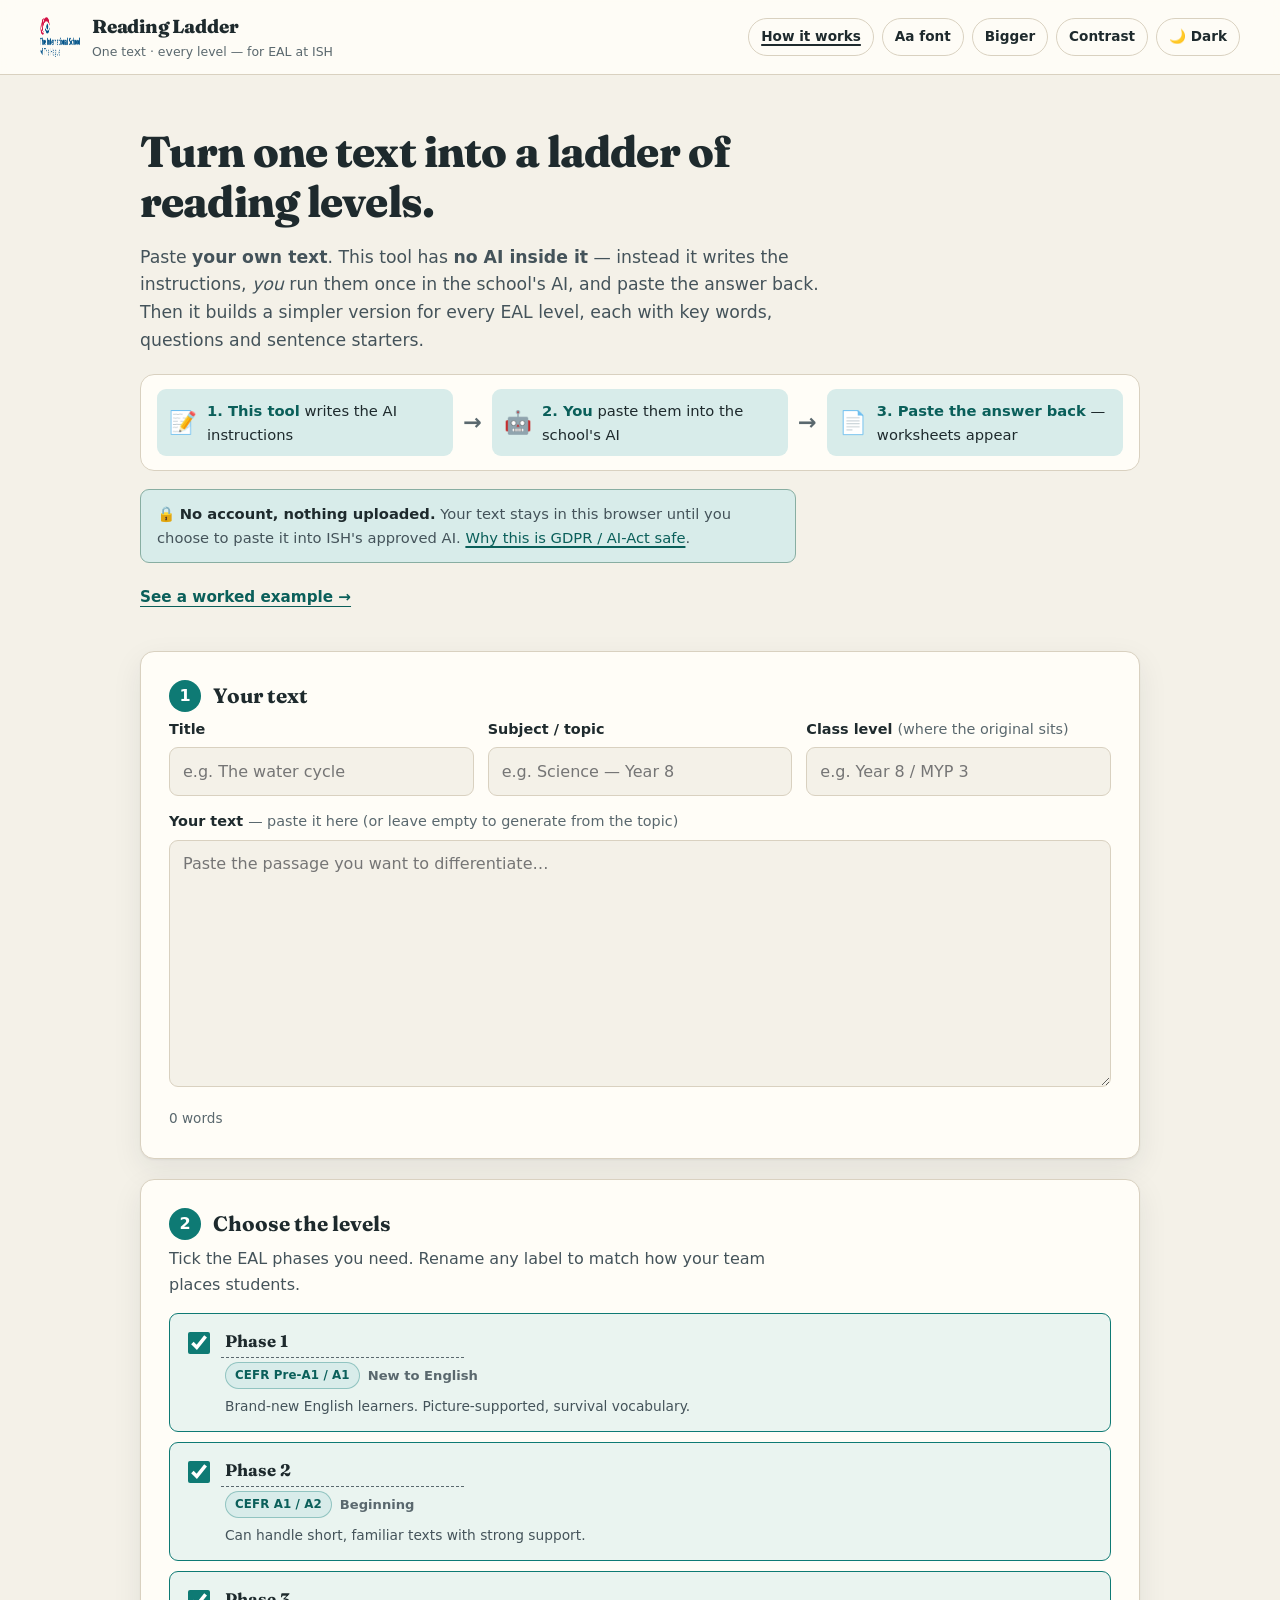
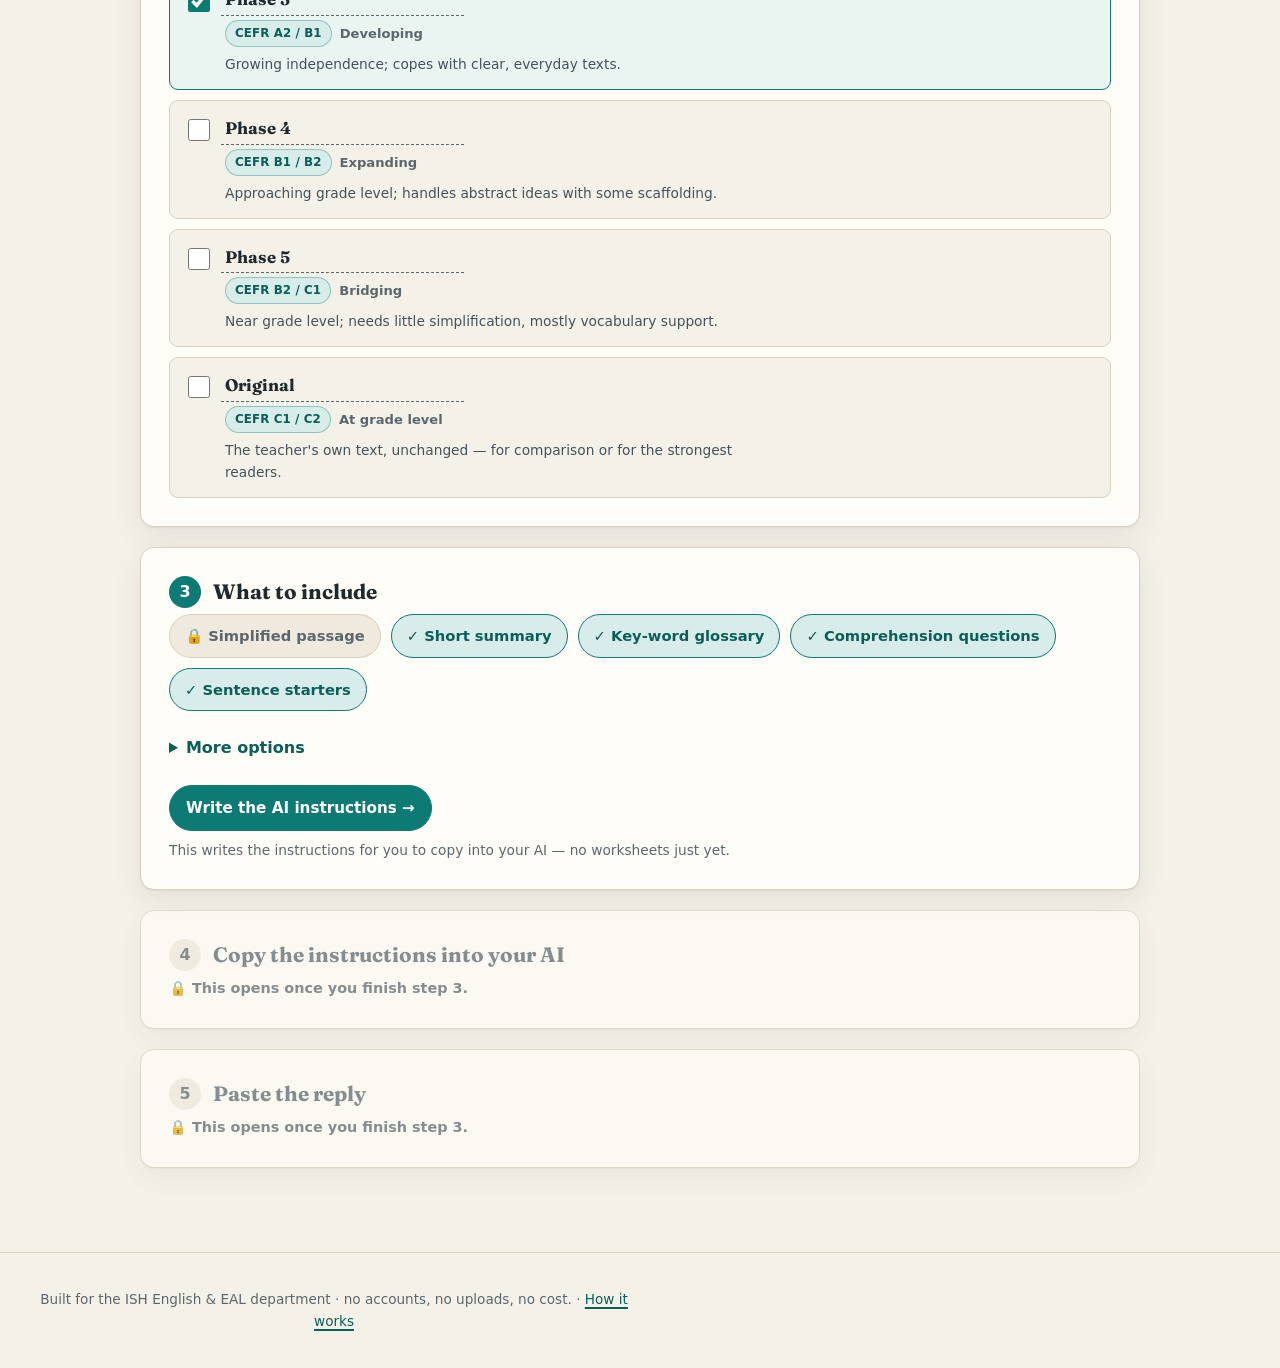
==== index.html @ d9f141d0 "Reading Ladder — ISH EAL text simplifier (GDPR-safe Diffit alternative) Teacher pastes their own tex" ====
<!DOCTYPE html>
<html lang="en" data-theme="light">
<head>
  <meta charset="UTF-8" />
  <meta name="viewport" content="width=device-width, initial-scale=1.0" />
  <title>Reading Ladder — one text, every level · ISH</title>
  <meta name="description" content="A GDPR-safe text simplifier for EAL. A teacher's own text, re-levelled for every reader. No accounts, no uploads." />
  <link rel="icon" href="assets/favicon.svg" type="image/svg+xml" />
  <link rel="preconnect" href="https://fonts.googleapis.com" />
  <link rel="preconnect" href="https://fonts.gstatic.com" crossorigin />
  <link href="https://fonts.googleapis.com/css2?family=Fraunces:opsz,wght@9..144,400;9..144,600;9..144,800&family=Atkinson+Hyperlegible:wght@400;700&family=JetBrains+Mono:wght@400;600&display=swap" rel="stylesheet" />
  <link rel="stylesheet" href="styles.css" />
</head>
<body>
  <a class="skip-link" href="#main">Skip to content</a>

  <header class="topbar">
    <div class="topbar__brand">
      <img src="assets/ish-logo.png" alt="" class="topbar__logo" width="40" height="40" />
      <div>
        <p class="topbar__app">Reading Ladder</p>
        <p class="topbar__sub">One text · every level — for EAL at ISH</p>
      </div>
    </div>
    <div class="topbar__tools" role="group" aria-label="Reading and display options">
      <a class="btn btn--ghost btn--sm" href="how-to.html">How it works</a>
      <button class="btn btn--ghost btn--sm" id="fontBtn" type="button" aria-pressed="false" title="Dyslexia-friendly font">Aa font</button>
      <button class="btn btn--ghost btn--sm" id="sizeBtn" type="button" aria-pressed="false" title="Bigger text">Bigger</button>
      <button class="btn btn--ghost btn--sm" id="contrastBtn" type="button" aria-pressed="false" title="High contrast">Contrast</button>
      <button class="btn btn--ghost btn--sm" id="themeBtn" type="button" title="Light / dark">🌙 Dark</button>
    </div>
  </header>

  <main id="main" class="wrap">
    <section class="hero">
      <h1 class="hero__h">Turn one text into a ladder of reading levels.</h1>
      <p class="hero__p">
        Paste <strong>your own text</strong>. This tool has <strong>no AI inside it</strong> — instead it writes
        the instructions, <em>you</em> run them once in the school's AI, and paste the answer back. Then it builds
        a simpler version for every EAL level, each with key words, questions and sentence starters.
      </p>
      <ol class="loop" aria-label="The three-part loop">
        <li class="loop__step"><span class="loop__ico" aria-hidden="true">📝</span><span><strong>1. This tool</strong> writes the AI instructions</span></li>
        <li class="loop__arrow" aria-hidden="true">→</li>
        <li class="loop__step"><span class="loop__ico" aria-hidden="true">🤖</span><span><strong>2. You</strong> paste them into the school's AI</span></li>
        <li class="loop__arrow" aria-hidden="true">→</li>
        <li class="loop__step"><span class="loop__ico" aria-hidden="true">📄</span><span><strong>3. Paste the answer back</strong> — worksheets appear</span></li>
      </ol>
      <p class="privacy" id="privacy">
        🔒 <strong>No account, nothing uploaded.</strong> Your text stays in this browser until you choose to
        paste it into ISH's approved AI. <a href="how-to.html#privacy">Why this is GDPR / AI-Act safe</a>.
      </p>
      <p class="hero__cta">
        <button class="btn btn--link" id="demoBtn" type="button">See a worked example →</button>
        <button class="btn btn--link" id="resetDemo" type="button" hidden>Clear example — start mine</button>
      </p>
    </section>

    <!-- STEP 1 -->
    <section class="step" aria-labelledby="s1">
      <h2 class="step__h" id="s1"><span class="step__n">1</span> Your text</h2>
      <div class="grid grid--3">
        <label class="field">
          <span class="field__label">Title</span>
          <input id="title" type="text" class="input" placeholder="e.g. The water cycle" autocomplete="off" />
        </label>
        <label class="field">
          <span class="field__label">Subject / topic</span>
          <input id="topic" type="text" class="input" placeholder="e.g. Science — Year 8" autocomplete="off" />
        </label>
        <label class="field">
          <span class="field__label">Class level <span class="field__hint">(where the original sits)</span></span>
          <input id="year" type="text" class="input" placeholder="e.g. Year 8 / MYP 3" autocomplete="off" />
        </label>
      </div>
      <label class="field">
        <span class="field__label">Your text <span class="field__hint">— paste it here (or leave empty to generate from the topic)</span></span>
        <textarea id="sourceText" class="input input--area" rows="9" placeholder="Paste the passage you want to differentiate…"></textarea>
      </label>
      <p class="counter"><span id="srcCount">0</span> words</p>
    </section>

    <!-- STEP 2 -->
    <section class="step" aria-labelledby="s2">
      <h2 class="step__h" id="s2"><span class="step__n">2</span> Choose the levels</h2>
      <p class="step__lede">Tick the EAL phases you need. Rename any label to match how your team places students.</p>
      <div id="levelList" class="levellist"></div>
    </section>

    <!-- STEP 3 -->
    <section class="step" aria-labelledby="s3">
      <h2 class="step__h" id="s3"><span class="step__n">3</span> What to include</h2>
      <div class="toggles" role="group" aria-label="What to include per level">
        <span class="toggle toggle--locked" aria-disabled="true" title="Always included">Simplified passage</span>
        <button class="toggle" id="optSummary" type="button" aria-pressed="true">Short summary</button>
        <button class="toggle" id="optGlossary" type="button" aria-pressed="true">Key-word glossary</button>
        <button class="toggle" id="optQuestions" type="button" aria-pressed="true">Comprehension questions</button>
        <button class="toggle" id="optStarters" type="button" aria-pressed="true">Sentence starters</button>
      </div>
      <details class="advanced">
        <summary>More options</summary>
        <div class="grid grid--3">
          <label class="field"><span class="field__label">Words per glossary</span>
            <input id="glossN" type="number" class="input input--num" min="3" max="12" value="6" /></label>
          <label class="field"><span class="field__label">Questions per level</span>
            <input id="qN" type="number" class="input input--num" min="2" max="8" value="4" /></label>
          <label class="field"><span class="field__label">Sentence starters</span>
            <input id="startN" type="number" class="input input--num" min="2" max="6" value="3" /></label>
        </div>
        <label class="field">
          <span class="field__label">Home-language glossary <span class="field__hint">(optional — translate key words)</span></span>
          <input id="homeLang" type="text" class="input" placeholder="e.g. Ukrainian, Arabic, Spanish…" autocomplete="off" />
        </label>
      </details>
      <div class="step__cta">
        <button class="btn btn--primary" id="buildBtn" type="button">Write the AI instructions →</button>
        <p class="cta__hint">This writes the instructions for you to copy into your AI — no worksheets just yet.</p>
      </div>
    </section>

    <!-- STEP 4 -->
    <section class="step step--locked" id="step4" aria-labelledby="s4">
      <h2 class="step__h" id="s4" tabindex="-1"><span class="step__n">4</span> Copy the instructions into your AI</h2>
      <p class="locked-note" id="lock4">🔒 This opens once you finish step 3.</p>
      <div class="step__body" id="body4" hidden>
        <p class="step__lede">These instructions already include your text. Here is the whole hand-off, step by step:</p>
        <ol class="microsteps">
          <li>Press <strong>Copy instructions</strong> (below).</li>
          <li>Open the school's AI, <strong>paste</strong> into the message box and send.
            <span class="microsteps__ai">
              <a class="btn btn--ghost btn--sm" href="https://gemini.google.com/" target="_blank" rel="noopener">Open Gemini ↗</a>
              <span class="muted">— or ChatGPT / Claude. Opens in a new tab; your text stays safe here.</span>
            </span>
          </li>
          <li>The AI answers with a <strong>long block that looks like computer code</strong>, full of
            <code>{ }</code> brackets. <strong>That is exactly right</strong> — don't worry if it looks odd:
            <span class="jsonpeek" aria-hidden="true">{ "schema": "ish-eal@1", "levels": [ { "phase": "Phase 1", "passage": "Water moves around the Earth…" } ] }</span>
          </li>
          <li><strong>Select all of it</strong> — click in the reply and press <kbd>Ctrl</kbd>/<kbd>Cmd</kbd>+<kbd>A</kbd>, then copy.</li>
          <li>Come back and <strong>paste it into step 5</strong>.</li>
        </ol>
        <textarea id="promptOut" class="input input--area mono" rows="9" readonly aria-label="The AI instructions to copy"></textarea>
        <div class="step__cta">
          <button class="btn btn--primary" id="copyPrompt" type="button">Copy instructions</button>
        </div>
        <p class="privacy privacy--inline">🔒 Pasting into ISH's <strong>approved</strong> AI is fine — it's the tool staff are already cleared to use. This page sends nothing itself.</p>
      </div>
    </section>

    <!-- STEP 5 -->
    <section class="step step--locked" id="step5" aria-labelledby="s5">
      <h2 class="step__h" id="s5" tabindex="-1"><span class="step__n">5</span> Paste the reply</h2>
      <p class="locked-note" id="lock5">🔒 This opens once you finish step 3.</p>
      <div class="step__body" id="body5" hidden>
        <p class="step__lede">Paste everything the AI sent back — even if it added a line like "Sure, here you go". Stray text, code fences and smart quotes are cleaned up for you.</p>
        <textarea id="replyIn" class="input input--area mono" rows="8" placeholder="Paste the AI's reply here…"></textarea>
        <div class="step__cta">
          <button class="btn btn--primary" id="renderBtn" type="button">Build the worksheets →</button>
        </div>
        <div id="notes" class="notes" role="status" aria-live="polite"></div>
        <div id="alert" class="notes" role="alert"></div>
      </div>
    </section>

    <!-- RESULTS -->
    <section class="step" id="results" aria-labelledby="s6" hidden>
      <div class="results__head">
        <h2 class="step__h" id="s6" tabindex="-1"><span class="step__n">✓</span> Your reading ladder</h2>
        <div class="results__tools" role="group" aria-label="Worksheet options">
          <button class="btn btn--ghost btn--sm" id="answersBtn" type="button" aria-pressed="true">Hide answer keys</button>
          <button class="btn btn--ghost btn--sm" id="compareBtn" type="button" aria-pressed="false">Compare side by side</button>
          <button class="btn btn--ghost btn--sm" id="copyAllBtn" type="button">Copy all</button>
          <button class="btn btn--primary btn--sm" id="printBtn" type="button">Print / Save PDF</button>
        </div>
      </div>
      <p class="results__title" id="resultsTitle"></p>
      <div id="worksheets"></div>
    </section>
  </main>

  <footer class="foot">
    <p>Built for the ISH English &amp; EAL department · no accounts, no uploads, no cost. ·
      <a href="how-to.html">How it works</a></p>
  </footer>

  <div id="toast" class="toast" role="status" aria-live="polite" hidden></div>

  <script src="config.js"></script>
  <script src="levels.js"></script>
  <script src="store.js"></script>
  <script src="prompt.js"></script>
  <script src="schema.js"></script>
  <script src="render.js"></script>
  <script src="data.js"></script>
  <script src="app.js"></script>
</body>
</html>
---- styles.css ----
/* ============================================================
   Reading Ladder — ISH EAL text simplifier
   "Reading room": warm paper, ink, one teal accent. No build step.
   ============================================================ */

:root {
  --bg: #f4f1e8;
  --surface: #fffdf7;
  --surface-2: #efeadd;
  --ink: #1e2a2d;
  --ink-soft: #44535a;
  --ink-mute: #5a686e; /* AA on the lightest surface (#fffdf7) */
  --line: #d9d1c0;
  --accent: #0e7a74;
  --accent-strong: #0a5f5a;
  --accent-soft: #d8ecea;
  --accent-ink: #ffffff;
  --warm: #9a4e15; /* darkened for AA on white + --warm-soft */
  --warm-soft: #f6e6d4;
  --good: #2f7d4f;
  --bad: #b23b2e;

  --radius: 14px;
  --radius-sm: 9px;
  --shadow: 0 1px 2px rgba(30, 42, 45, 0.06), 0 10px 30px rgba(30, 42, 45, 0.08);
  --shadow-sm: 0 1px 2px rgba(30, 42, 45, 0.08), 0 4px 12px rgba(30, 42, 45, 0.07);
  --maxw: 1080px;
  --measure: 68ch;

  --font-display: "Fraunces", Georgia, "Times New Roman", serif;
  --font-body: system-ui, -apple-system, "Segoe UI", Roboto, Helvetica, Arial, sans-serif;
  --font-mono: "JetBrains Mono", ui-monospace, SFMono-Regular, Menlo, monospace;
  --font-read: var(--font-body);
  --ease: cubic-bezier(0.2, 0, 0, 1);
}

[data-theme="dark"] {
  --bg: #13181a;
  --surface: #1b2225;
  --surface-2: #252e31;
  --ink: #eef3f1;
  --ink-soft: #c2cbc9;
  --ink-mute: #8a9794;
  --line: #313c3f;
  --accent: #38c5b8;
  --accent-strong: #5ad6ca;
  --accent-soft: #123230;
  --accent-ink: #08201e;
  --warm: #e2a45c;
  --warm-soft: #2e2415;
  --good: #5cc183;
  --bad: #e0695a;
  --shadow: 0 1px 2px rgba(0, 0, 0, 0.4), 0 14px 36px rgba(0, 0, 0, 0.45);
  --shadow-sm: 0 1px 2px rgba(0, 0, 0, 0.4), 0 6px 18px rgba(0, 0, 0, 0.4);
}

[data-font="dyslexic"] {
  --font-display: "Atkinson Hyperlegible", Arial, sans-serif;
  --font-body: "Atkinson Hyperlegible", Arial, sans-serif;
  --font-read: "Atkinson Hyperlegible", Arial, sans-serif;
  --measure: 60ch;
}
[data-font="dyslexic"] body { letter-spacing: 0.02em; word-spacing: 0.08em; line-height: 1.85; }
[data-size="big"] { font-size: 117%; }
[data-contrast="high"] {
  --ink-soft: var(--ink);
  --ink-mute: var(--ink);
  --line: var(--ink);
}
@media (prefers-contrast: more) { :root { --ink-soft: var(--ink); --ink-mute: var(--ink); } }

* { box-sizing: border-box; }
[hidden] { display: none !important; } /* beat component display rules (.btn, .step__body, etc.) */
html { font-size: 100%; scroll-behavior: smooth; }
@media (prefers-reduced-motion: reduce) { html { scroll-behavior: auto; } * { transition: none !important; } }

body {
  margin: 0;
  min-height: 100vh;
  background: var(--bg);
  color: var(--ink);
  font-family: var(--font-body);
  line-height: 1.6;
  -webkit-font-smoothing: antialiased;
}
a { color: var(--accent-strong); text-decoration-thickness: 2px; text-underline-offset: 3px; }
[data-theme="dark"] a { color: var(--accent-strong); }
p { max-width: var(--measure); }
button, input, textarea, select { font: inherit; color: inherit; }
h1, h2, h3, h4 { font-family: var(--font-display); line-height: 1.15; }
.mono { font-family: var(--font-mono); font-size: 0.92em; }

.sr-only { position: absolute; width: 1px; height: 1px; padding: 0; margin: -1px; overflow: hidden; clip: rect(0,0,0,0); white-space: nowrap; border: 0; }
.skip-link { position: absolute; left: -999px; top: 0; background: var(--ink); color: var(--bg); padding: 10px 16px; z-index: 50; border-radius: 0 0 var(--radius-sm) 0; }
.skip-link:focus { left: 0; }
.muted { color: var(--ink-mute); }

:focus-visible { outline: 3px solid var(--accent); outline-offset: 2px; border-radius: 4px; }

/* ---------- top bar ---------- */
.topbar {
  position: sticky; top: 0; z-index: 20;
  display: flex; align-items: center; justify-content: space-between; gap: 16px; flex-wrap: wrap;
  padding: 12px clamp(16px, 4vw, 40px);
  background: color-mix(in srgb, var(--surface) 88%, transparent);
  backdrop-filter: blur(8px);
  border-bottom: 1px solid var(--line);
}
.topbar__brand { display: flex; align-items: center; gap: 12px; }
.topbar__logo { border-radius: 8px; }
.topbar__app { margin: 0; font-family: var(--font-display); font-weight: 800; font-size: 1.18rem; letter-spacing: -0.01em; }
.topbar__sub { margin: 0; font-size: 0.78rem; color: var(--ink-mute); }
.topbar__tools { display: flex; gap: 8px; flex-wrap: wrap; }

/* ---------- buttons ---------- */
.btn {
  --pad: 10px 16px;
  display: inline-flex; align-items: center; gap: 8px;
  padding: var(--pad);
  border: 1.5px solid var(--line);
  border-radius: 999px;
  background: var(--surface);
  color: var(--ink);
  font-weight: 600; font-size: 0.95rem;
  cursor: pointer;
  transition: transform 0.12s var(--ease), background 0.15s var(--ease), border-color 0.15s var(--ease), box-shadow 0.15s var(--ease);
}
.btn:hover { transform: translateY(-1px); box-shadow: var(--shadow-sm); }
.btn:active { transform: translateY(0); }
.btn--sm { --pad: 7px 12px; font-size: 0.85rem; }
.btn--primary { background: var(--accent); border-color: var(--accent); color: var(--accent-ink); }
.btn--primary:hover { background: var(--accent-strong); border-color: var(--accent-strong); }
.btn--ghost { background: transparent; }
.btn--ghost[aria-pressed="true"] { background: var(--accent-soft); border-color: var(--accent); color: var(--accent-strong); }
.btn--link { border: none; background: none; padding: 6px 0; color: var(--accent-strong); text-decoration: underline; text-underline-offset: 4px; border-radius: 4px; }
.btn--link:hover { box-shadow: none; transform: none; }

/* ---------- layout ---------- */
.wrap { max-width: var(--maxw); margin: 0 auto; padding: clamp(20px, 4vw, 44px) clamp(16px, 4vw, 40px) 64px; }

.hero { margin: 8px 0 36px; }
.hero__h { font-size: clamp(1.7rem, 4.4vw, 2.7rem); font-weight: 800; letter-spacing: -0.02em; margin: 0 0 12px; max-width: 22ch; }
.hero__p { font-size: 1.08rem; color: var(--ink-soft); max-width: 62ch; }
.hero__cta { display: flex; gap: 18px; flex-wrap: wrap; align-items: center; }

/* the 3-part loop diagram */
.loop {
  list-style: none; margin: 20px 0 8px; padding: 14px 16px;
  display: flex; align-items: stretch; gap: 10px; flex-wrap: wrap;
  background: var(--surface); border: 1.5px solid var(--line); border-radius: var(--radius);
}
.loop__step {
  flex: 1 1 200px; display: flex; align-items: center; gap: 10px;
  padding: 10px 12px; background: var(--accent-soft); border-radius: var(--radius-sm);
  font-size: 0.92rem; color: var(--ink); min-width: 0;
}
.loop__step strong { color: var(--accent-strong); }
.loop__ico { font-size: 1.4rem; flex: none; }
.loop__arrow { display: flex; align-items: center; color: var(--ink-mute); font-size: 1.4rem; font-weight: 700; flex: none; }
@media (max-width: 640px) { .loop__arrow { transform: rotate(90deg); width: 100%; justify-content: center; } .loop__step { flex-basis: 100%; } }
.privacy {
  margin: 18px 0 10px; padding: 12px 16px;
  background: var(--accent-soft); border: 1.5px solid color-mix(in srgb, var(--accent) 40%, var(--line));
  border-radius: var(--radius-sm); font-size: 0.92rem; color: var(--ink-soft); max-width: 70ch;
}
.privacy strong { color: var(--ink); }

/* ---------- steps ---------- */
.step {
  background: var(--surface);
  border: 1px solid var(--line);
  border-radius: var(--radius);
  padding: clamp(18px, 3vw, 28px);
  margin: 0 0 20px;
  box-shadow: var(--shadow);
}
.step__h { display: flex; align-items: center; gap: 12px; font-size: 1.3rem; margin: 0 0 6px; }
.step__n {
  display: inline-grid; place-items: center; width: 32px; height: 32px; flex: none;
  background: var(--accent); color: var(--accent-ink);
  border-radius: 999px; font-family: var(--font-body); font-weight: 700; font-size: 1rem;
}
.step__lede { color: var(--ink-soft); margin: 0 0 16px; max-width: 64ch; }
.step__cta { margin-top: 18px; }
.cta__hint { margin: 8px 0 0; font-size: 0.86rem; color: var(--ink-mute); }

/* locked steps — visible on first load as a roadmap, body hidden until unlocked */
.step--locked { opacity: 0.72; }
.step--locked .step__h { color: var(--ink-mute); }
.step--locked .step__n { background: var(--surface-2); color: var(--ink-mute); }
.locked-note { margin: 4px 0 0; font-size: 0.9rem; color: var(--ink-mute); font-weight: 600; }

/* step-4 micro-steps + the reassuring JSON peek */
.microsteps { margin: 0 0 16px; padding-left: 1.3em; display: grid; gap: 10px; }
.microsteps li { max-width: 70ch; }
.microsteps__ai { display: flex; align-items: center; gap: 10px; flex-wrap: wrap; margin-top: 8px; }
.jsonpeek {
  display: block; margin-top: 8px; padding: 10px 12px;
  font-family: var(--font-mono); font-size: 0.8rem; line-height: 1.5;
  background: var(--surface-2); color: var(--ink-soft);
  border: 1px dashed var(--line); border-radius: var(--radius-sm);
  white-space: pre-wrap; word-break: break-word;
}
.microsteps code, .step__lede code { font-family: var(--font-mono); font-size: 0.9em; background: var(--surface-2); padding: 1px 5px; border-radius: 4px; }
kbd { font-family: var(--font-mono); font-size: 0.8em; background: var(--surface-2); border: 1px solid var(--line); border-bottom-width: 2px; border-radius: 4px; padding: 1px 5px; }
.privacy--inline { margin: 16px 0 0; padding: 10px 14px; font-size: 0.86rem; }

/* ---------- fields ---------- */
.grid { display: grid; gap: 14px; }
.grid--3 { grid-template-columns: repeat(3, 1fr); }
@media (max-width: 720px) { .grid--3 { grid-template-columns: 1fr; } }
.field { display: block; margin: 0 0 14px; }
.field__label { display: block; font-weight: 600; font-size: 0.9rem; margin-bottom: 6px; }
.field__hint { font-weight: 400; color: var(--ink-mute); }
.input {
  width: 100%; padding: 11px 13px;
  background: var(--bg); color: var(--ink);
  border: 1.5px solid var(--line); border-radius: var(--radius-sm);
  transition: border-color 0.15s var(--ease), box-shadow 0.15s var(--ease);
}
.input:focus { border-color: var(--accent); box-shadow: 0 0 0 3px var(--accent-soft); outline: none; }
.input--area { resize: vertical; line-height: 1.55; min-height: 120px; }
.input--num { max-width: 120px; }
.counter { margin: 6px 0 0; font-size: 0.85rem; color: var(--ink-mute); }

/* ---------- level list ---------- */
.levellist { display: grid; gap: 10px; }
.lvl {
  display: grid; grid-template-columns: auto 1fr; gap: 12px; align-items: start;
  padding: 14px; border: 1.5px solid var(--line); border-radius: var(--radius-sm);
  background: var(--bg);
  transition: border-color 0.15s var(--ease), background 0.15s var(--ease);
}
.lvl:has(.lvl__cb:checked) { border-color: var(--accent); background: color-mix(in srgb, var(--accent-soft) 55%, var(--surface)); }
.lvl__cb { width: 22px; height: 22px; margin-top: 4px; accent-color: var(--accent); cursor: pointer; }
.lvl__main { min-width: 0; }
.lvl__name {
  font-family: var(--font-display); font-weight: 700; font-size: 1.05rem;
  border: none; border-bottom: 1px dashed var(--ink-mute); background: transparent;
  padding: 2px 4px; margin: -2px -4px 2px; width: auto; max-width: 100%;
  border-radius: 6px 6px 0 0;
}
.lvl__name:hover { background: var(--surface-2); }
.lvl__name:focus { background: var(--surface); box-shadow: 0 0 0 2px var(--accent); outline: none; }
@media (forced-colors: active) {
  .input:focus, .lvl__name:focus, .toggle:focus, .btn:focus { outline: 2px solid; outline-offset: 2px; }
}
.lvl__tags { display: flex; gap: 8px; flex-wrap: wrap; align-items: center; margin: 2px 0 6px; }
.lvl__aud { font-size: 0.82rem; color: var(--ink-mute); font-weight: 600; }
.lvl__blurb { margin: 0; font-size: 0.86rem; color: var(--ink-soft); max-width: 58ch; }

.badge {
  display: inline-block; padding: 3px 9px; border-radius: 999px;
  font-size: 0.74rem; font-weight: 700; letter-spacing: 0.01em;
  background: var(--surface-2); color: var(--ink-soft); border: 1px solid var(--line);
}
.badge--cefr { background: var(--accent-soft); color: var(--accent-strong); border-color: color-mix(in srgb, var(--accent) 35%, transparent); }
.badge--count { background: var(--warm-soft); color: var(--warm); border-color: color-mix(in srgb, var(--warm) 30%, transparent); }

/* ---------- toggles ---------- */
.toggles { display: flex; gap: 10px; flex-wrap: wrap; }
.toggle {
  padding: 9px 15px; border-radius: 999px; border: 1.5px solid var(--line);
  background: var(--surface); color: var(--ink); font-weight: 600; font-size: 0.92rem; cursor: pointer;
}
.toggle[aria-pressed="true"] { background: var(--accent-soft); border-color: var(--accent); color: var(--accent-strong); }
.toggle[aria-pressed="true"]::before { content: "✓ "; }
.toggle--locked { background: var(--surface-2); color: var(--ink-mute); cursor: default; }
.toggle--locked::before { content: "🔒 "; }
.advanced { margin: 18px 0 0; }
.advanced > summary { cursor: pointer; font-weight: 600; color: var(--accent-strong); padding: 6px 0; }
.advanced[open] > summary { margin-bottom: 12px; }

/* ---------- notes ---------- */
.notes { margin-top: 14px; }
.notes p { margin: 4px 0; font-size: 0.9rem; max-width: 70ch; }
.notes__err { color: var(--bad); font-weight: 600; }
.notes__ok { color: var(--good); font-weight: 600; }
.notes__note { color: var(--ink-mute); }

/* ---------- results ---------- */
.results__head { display: flex; align-items: center; justify-content: space-between; gap: 14px; flex-wrap: wrap; margin-bottom: 6px; }
.results__tools { display: flex; gap: 8px; flex-wrap: wrap; }
.results__title { font-family: var(--font-display); font-size: 1.05rem; color: var(--ink-soft); margin: 0 0 18px; }

.levels { display: grid; gap: 18px; }
#worksheets.compare .levels { grid-auto-flow: column; grid-auto-columns: minmax(320px, 1fr); overflow-x: auto; padding-bottom: 10px; }

.level {
  border: 1.5px solid var(--line); border-radius: var(--radius);
  background: var(--surface); padding: clamp(16px, 2.4vw, 24px);
  break-inside: avoid;
}
.level__head { display: flex; align-items: flex-start; justify-content: space-between; gap: 12px; padding-bottom: 12px; margin-bottom: 14px; border-bottom: 2px solid var(--accent-soft); }
.level__phase { margin: 0 0 6px; font-size: 1.35rem; font-weight: 800; }
.level__meta { display: flex; gap: 8px; flex-wrap: wrap; margin: 0; }
.level__tools { flex: none; }
.level__summary {
  margin: 0 0 16px; padding: 12px 14px;
  background: var(--accent-soft); border-left: 4px solid var(--accent);
  border-radius: 0 var(--radius-sm) var(--radius-sm) 0;
  font-size: 0.96rem; color: var(--ink-soft);
}
.level__summary-tag { display: block; font-size: 0.72rem; font-weight: 700; text-transform: uppercase; letter-spacing: 0.07em; color: var(--accent-strong); margin-bottom: 3px; }
.level__passage { font-family: var(--font-read); font-size: 1.06rem; line-height: 1.75; }
.level__passage p { margin: 0 0 0.85em; max-width: var(--measure); }
.level__sec { margin-top: 20px; padding-top: 16px; border-top: 1px solid var(--line); }
.level__h { font-size: 0.82rem; text-transform: uppercase; letter-spacing: 0.08em; color: var(--accent-strong); margin: 0 0 10px; }

/* glossary */
.glossary { display: grid; grid-template-columns: max-content 1fr; gap: 4px 18px; margin: 0; align-items: baseline; }
@media (max-width: 560px) { .glossary { grid-template-columns: 1fr; gap: 2px; } .glossary dd { margin-bottom: 10px; } }
.glossary__word { font-weight: 700; }
.glossary__term { color: var(--ink); }
.glossary__tr { color: var(--warm); font-weight: 600; margin-left: 8px; font-size: 0.9em; }
.glossary__def { margin: 0; color: var(--ink-soft); }
.glossary__eg { display: block; color: var(--ink-mute); font-size: 0.92em; margin-top: 1px; }

/* questions */
.questions { margin: 0; padding-left: 1.3em; display: grid; gap: 12px; }
.question__row { display: flex; align-items: baseline; gap: 10px; justify-content: space-between; }
.question__q { font-weight: 500; }
.qtype { flex: none; font-size: 0.68rem; font-weight: 700; text-transform: uppercase; letter-spacing: 0.05em; padding: 2px 8px; border-radius: 999px; }
.qtype--literal { background: var(--accent-soft); color: var(--accent-strong); }
.qtype--inferential { background: var(--warm-soft); color: var(--warm); }
.qtype--evaluative { background: color-mix(in srgb, var(--good) 18%, transparent); color: var(--good); }
.question__a { margin: 6px 0 0; padding: 8px 12px; background: var(--bg); border-left: 3px solid var(--good); border-radius: 0 6px 6px 0; font-size: 0.92rem; color: var(--ink-soft); }

/* starters */
.starters { margin: 0; padding: 0; list-style: none; display: grid; gap: 12px; }
.starter { font-size: 1.02rem; }
.starter__line { display: inline-block; flex: 1; min-width: 120px; border-bottom: 2px dotted var(--ink-mute); margin-left: 8px; height: 1.1em; vertical-align: bottom; }

/* answer-key visibility */
#worksheets.hide-answers .answer-key { display: none; }

/* ---------- toast ---------- */
.toast {
  position: fixed; left: 50%; bottom: 22px; transform: translateX(-50%) translateY(20px);
  display: flex; align-items: center; gap: 12px;
  background: var(--ink); color: var(--bg);
  padding: 12px 16px; border-radius: var(--radius); box-shadow: var(--shadow);
  opacity: 0; pointer-events: none; transition: opacity 0.2s var(--ease), transform 0.2s var(--ease); z-index: 40;
  max-width: min(92vw, 560px);
}
.toast.show { opacity: 1; transform: translateX(-50%) translateY(0); pointer-events: auto; }
.toast__msg { font-size: 0.92rem; flex: 1 1 auto; min-width: 0; }
.toast__close, .toast__action { flex: none; }
.toast__action, .toast__close { background: none; border: 1px solid color-mix(in srgb, var(--bg) 40%, transparent); color: var(--bg); border-radius: 999px; padding: 4px 10px; font-size: 0.82rem; cursor: pointer; }

/* ---------- footer ---------- */
.foot { border-top: 1px solid var(--line); padding: 22px clamp(16px, 4vw, 40px); text-align: center; color: var(--ink-mute); font-size: 0.85rem; }

/* ---------- print: clean worksheets ---------- */
@media print {
  @page { margin: 16mm; }
  .topbar, .hero, .foot, .toast, .results__tools, #step4, #step5,
  .step[aria-labelledby="s1"], .step[aria-labelledby="s2"], .step[aria-labelledby="s3"] { display: none !important; }
  body { background: #fff; color: #000; }
  .wrap { max-width: none; padding: 0; }
  .step#results { border: none; box-shadow: none; padding: 0; margin: 0; }
  .results__head { margin-bottom: 8mm; }
  .level { border: 1px solid #999; box-shadow: none; page-break-after: always; break-after: page; padding: 0 0 8mm; }
  .level:last-child { page-break-after: auto; break-after: auto; }
  .level__passage { font-size: 12.5pt; }
  #worksheets.compare .levels { display: block; }
  .qtype { border: 1px solid #999; }
  .answer-key { /* answer keys follow the on-screen toggle */ }
}
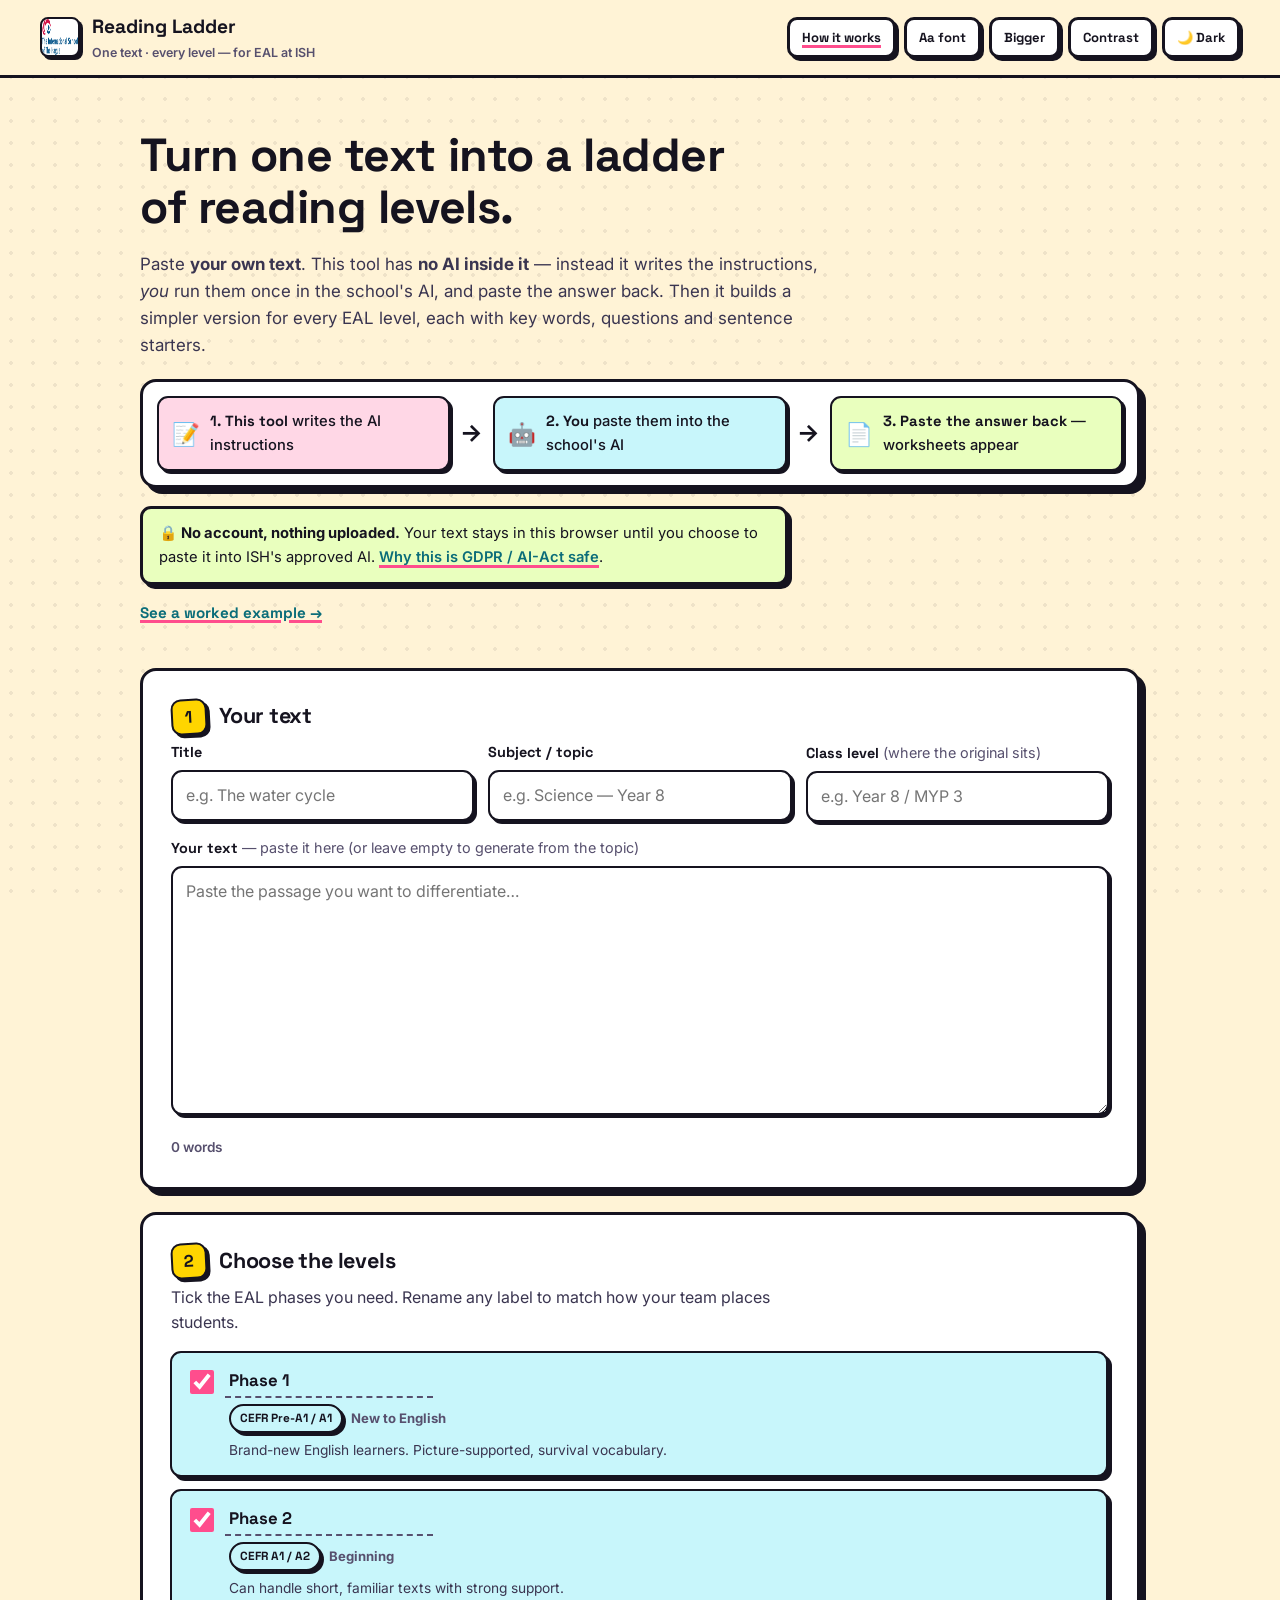
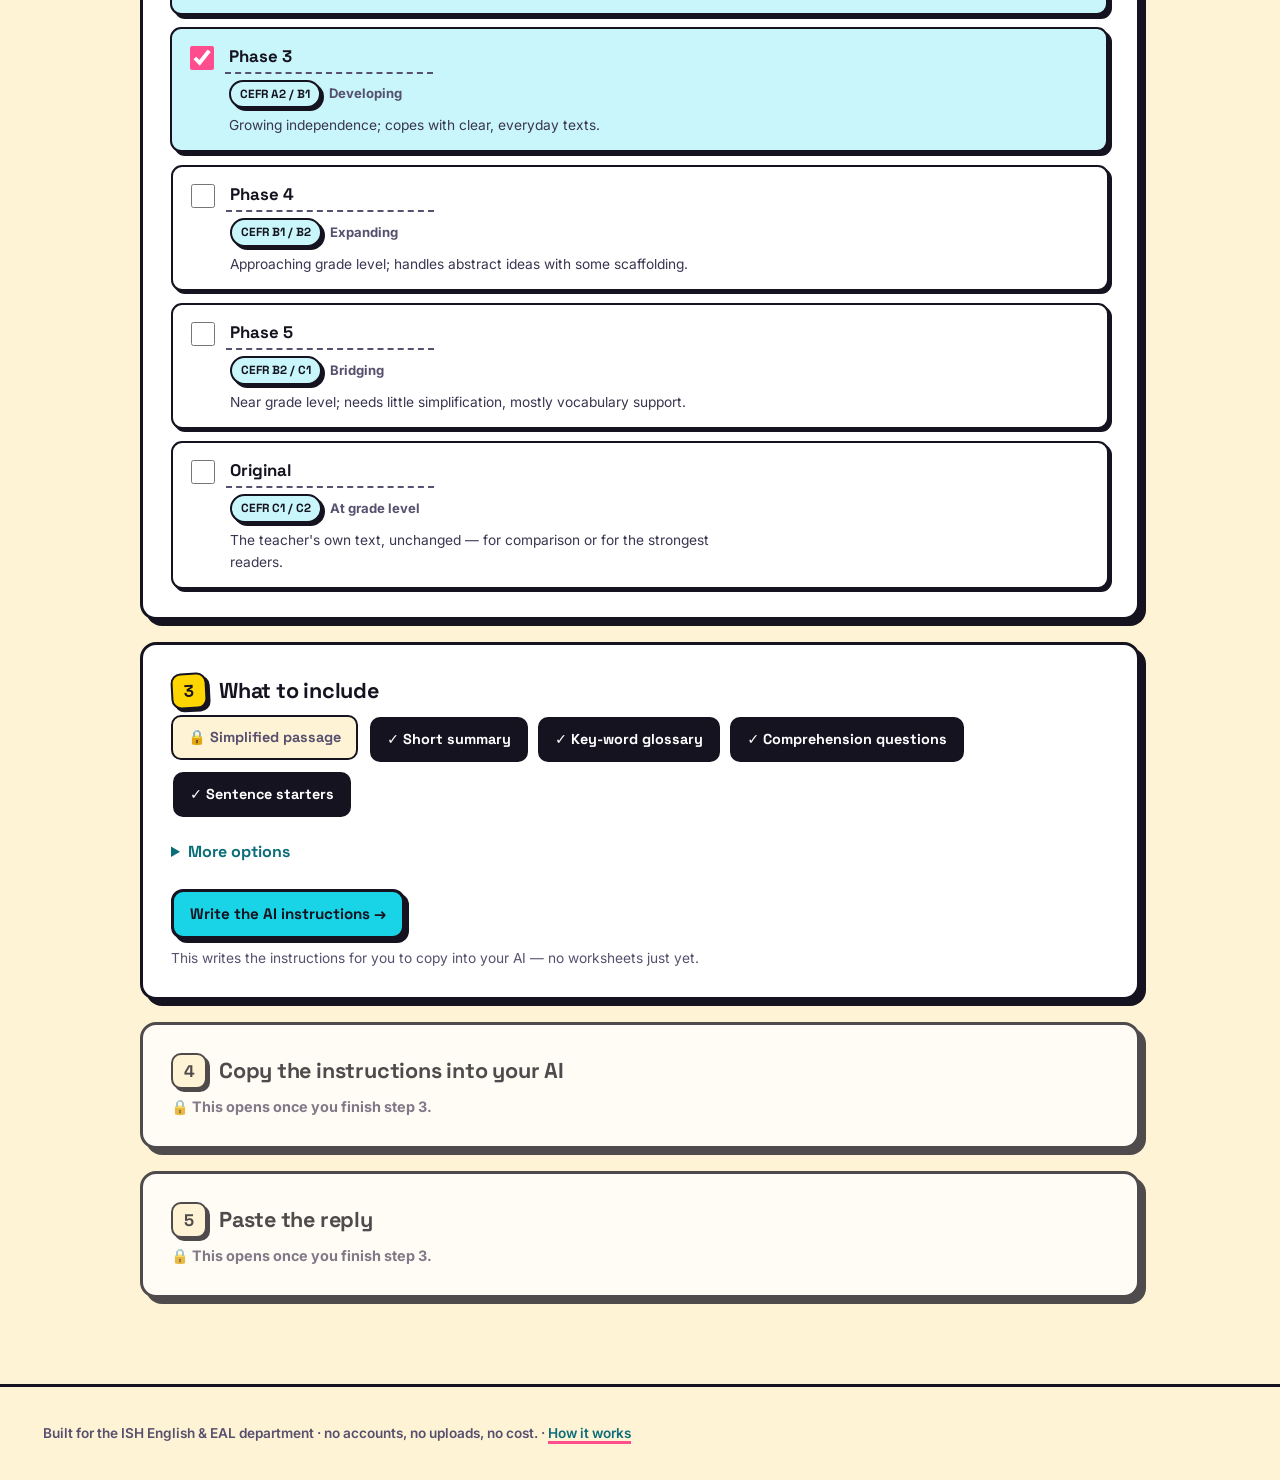
==== commit 776bf995: "Reskin to Neobrutalist shell with calm, legible passages Space Grotesk + Inter, cream dot-grid bg, 3" ====
--- a/index.html
+++ b/index.html
@@ -8,7 +8,7 @@
   <link rel="icon" href="assets/favicon.svg" type="image/svg+xml" />
   <link rel="preconnect" href="https://fonts.googleapis.com" />
   <link rel="preconnect" href="https://fonts.gstatic.com" crossorigin />
-  <link href="https://fonts.googleapis.com/css2?family=Fraunces:opsz,wght@9..144,400;9..144,600;9..144,800&family=Atkinson+Hyperlegible:wght@400;700&family=JetBrains+Mono:wght@400;600&display=swap" rel="stylesheet" />
+  <link href="https://fonts.googleapis.com/css2?family=Space+Grotesk:wght@500;600;700&family=Inter:wght@400;500;600;700;800&family=Atkinson+Hyperlegible:wght@400;700&family=JetBrains+Mono:wght@400;600&display=swap" rel="stylesheet" />
   <link rel="stylesheet" href="styles.css" />
 </head>
 <body>
@@ -126,10 +126,10 @@
         <p class="step__lede">These instructions already include your text. Here is the whole hand-off, step by step:</p>
         <ol class="microsteps">
           <li>Press <strong>Copy instructions</strong> (below).</li>
-          <li>Open the school's AI, <strong>paste</strong> into the message box and send.
+          <li>Open <strong>Gemini</strong> — the AI ISH gives you through Google Workspace — <strong>paste</strong> into the message box and send.
             <span class="microsteps__ai">
-              <a class="btn btn--ghost btn--sm" href="https://gemini.google.com/" target="_blank" rel="noopener">Open Gemini ↗</a>
-              <span class="muted">— or ChatGPT / Claude. Opens in a new tab; your text stays safe here.</span>
+              <a class="btn btn--ghost btn--sm" href="https://gemini.google.com/app" target="_blank" rel="noopener">Open Gemini ↗</a>
+              <span class="muted">— sign in with your ISH Google account. Opens in a new tab; your text stays safe here.</span>
             </span>
           </li>
           <li>The AI answers with a <strong>long block that looks like computer code</strong>, full of
@@ -143,7 +143,7 @@
         <div class="step__cta">
           <button class="btn btn--primary" id="copyPrompt" type="button">Copy instructions</button>
         </div>
-        <p class="privacy privacy--inline">🔒 Pasting into ISH's <strong>approved</strong> AI is fine — it's the tool staff are already cleared to use. This page sends nothing itself.</p>
+        <p class="privacy privacy--inline">🔒 Signed in with your ISH account, Gemini keeps the text inside the school's <strong>Google Workspace</strong> — the agreement ISH already has. This page itself sends nothing.</p>
       </div>
     </section>
 
--- a/styles.css
+++ b/styles.css
@@ -1,57 +1,85 @@
 /* ============================================================
    Reading Ladder — ISH EAL text simplifier
-   "Reading room": warm paper, ink, one teal accent. No build step.
+   Neobrutalist shell (Space Grotesk + Inter, cream, 3px ink borders,
+   hard offset shadows, Memphis palette) with CALM, legible passages.
    ============================================================ */
 
 :root {
-  --bg: #f4f1e8;
-  --surface: #fffdf7;
-  --surface-2: #efeadd;
-  --ink: #1e2a2d;
-  --ink-soft: #44535a;
-  --ink-mute: #5a686e; /* AA on the lightest surface (#fffdf7) */
-  --line: #d9d1c0;
-  --accent: #0e7a74;
-  --accent-strong: #0a5f5a;
-  --accent-soft: #d8ecea;
-  --accent-ink: #ffffff;
-  --warm: #9a4e15; /* darkened for AA on white + --warm-soft */
-  --warm-soft: #f6e6d4;
-  --good: #2f7d4f;
-  --bad: #b23b2e;
-
-  --radius: 14px;
-  --radius-sm: 9px;
-  --shadow: 0 1px 2px rgba(30, 42, 45, 0.06), 0 10px 30px rgba(30, 42, 45, 0.08);
-  --shadow-sm: 0 1px 2px rgba(30, 42, 45, 0.08), 0 4px 12px rgba(30, 42, 45, 0.07);
+  /* Memphis palette */
+  --cream: #FFF3D6;
+  --paper: #FFFFFF;
+  --ink: #15131F;
+  --pink: #FF4D8D;   --pink-t: #FFD7E6;
+  --cyan: #19D3E6;   --cyan-t: #C8F6FB;
+  --lime: #A8E60C;   --lime-t: #E9FFBE;
+  --yellow: #FFD500; --yellow-t: #FFF1A8;
+  --violet: #9B6BFF; --violet-t: #E6DBFF;
+  --orange: #FF8A3D; --orange-t: #FFE2CC;
+
+  /* hard shadows + thick borders */
+  --sh: 6px 6px 0 var(--ink);
+  --sh-sm: 4px 4px 0 var(--ink);
+  --sh-xs: 3px 3px 0 var(--ink);
+  --bd: 3px solid var(--ink);
+  --bd2: 2px solid var(--ink);
+
+  /* semantic tokens (kept so how-to.html inline styles also resolve) */
+  --bg: var(--cream);
+  --surface: var(--paper);
+  --surface-2: var(--cream);
+  --ink-soft: #3a3550;
+  --ink-mute: #57506e;       /* AA on paper + cream */
+  --line: var(--ink);
+  --accent: var(--cyan);
+  --accent-strong: #0b6d79;  /* dark teal — AA for link text on cream/paper */
+  --accent-soft: var(--cyan-t);
+  --accent-ink: var(--ink);
+  --warm: #9a4e15;
+  --warm-soft: var(--orange-t);
+  --good: #1f8a4c;
+  --bad: #d11f3d;
+  --dot: rgba(21, 19, 31, 0.07);
+
+  --shadow: var(--sh);
+  --shadow-sm: var(--sh-sm);
+  --radius: 16px;
+  --radius-sm: 11px;
   --maxw: 1080px;
-  --measure: 68ch;
-
-  --font-display: "Fraunces", Georgia, "Times New Roman", serif;
-  --font-body: system-ui, -apple-system, "Segoe UI", Roboto, Helvetica, Arial, sans-serif;
+  --measure: 66ch;
+
+  --font-display: "Space Grotesk", system-ui, sans-serif;
+  --font-body: "Inter", system-ui, -apple-system, "Segoe UI", Roboto, sans-serif;
+  --font-read: var(--font-body);
   --font-mono: "JetBrains Mono", ui-monospace, SFMono-Regular, Menlo, monospace;
-  --font-read: var(--font-body);
   --ease: cubic-bezier(0.2, 0, 0, 1);
 }
 
 [data-theme="dark"] {
-  --bg: #13181a;
-  --surface: #1b2225;
-  --surface-2: #252e31;
-  --ink: #eef3f1;
-  --ink-soft: #c2cbc9;
-  --ink-mute: #8a9794;
-  --line: #313c3f;
-  --accent: #38c5b8;
-  --accent-strong: #5ad6ca;
-  --accent-soft: #123230;
-  --accent-ink: #08201e;
-  --warm: #e2a45c;
-  --warm-soft: #2e2415;
-  --good: #5cc183;
-  --bad: #e0695a;
-  --shadow: 0 1px 2px rgba(0, 0, 0, 0.4), 0 14px 36px rgba(0, 0, 0, 0.45);
-  --shadow-sm: 0 1px 2px rgba(0, 0, 0, 0.4), 0 6px 18px rgba(0, 0, 0, 0.4);
+  --paper: #241f3d;
+  --cream: #17142a;
+  --ink: #FFF3D6;            /* light "ink" = text + borders on dark */
+  --bg: #17142a;
+  --surface: #241f3d;
+  --surface-2: #2c2647;
+  --ink-soft: #ddd6ef;
+  --ink-mute: #aaa1c6;
+  --line: var(--ink);
+  --accent: var(--cyan);
+  --accent-strong: #6fe6f3;
+  --accent-soft: #143b45;
+  --accent-ink: #15131F;
+  --warm: #ffb46b;
+  --warm-soft: #3a2a18;
+  --good: #6fe09a;
+  --bad: #ff7d92;
+  --dot: rgba(255, 243, 214, 0.06);
+  --pink-t: #3a1f2c; --cyan-t: #143b45; --lime-t: #2a3410;
+  --yellow-t: #3a3410; --violet-t: #2a2247; --orange-t: #3a2a18;
+  --sh: 6px 6px 0 #0b0916;
+  --sh-sm: 4px 4px 0 #0b0916;
+  --sh-xs: 3px 3px 0 #0b0916;
+  --shadow: var(--sh);
+  --shadow-sm: var(--sh-sm);
 }
 
 [data-font="dyslexic"] {
@@ -62,15 +90,11 @@
 }
 [data-font="dyslexic"] body { letter-spacing: 0.02em; word-spacing: 0.08em; line-height: 1.85; }
 [data-size="big"] { font-size: 117%; }
-[data-contrast="high"] {
-  --ink-soft: var(--ink);
-  --ink-mute: var(--ink);
-  --line: var(--ink);
-}
+[data-contrast="high"] { --ink-soft: var(--ink); --ink-mute: var(--ink); }
 @media (prefers-contrast: more) { :root { --ink-soft: var(--ink); --ink-mute: var(--ink); } }
 
 * { box-sizing: border-box; }
-[hidden] { display: none !important; } /* beat component display rules (.btn, .step__body, etc.) */
+[hidden] { display: none !important; }
 html { font-size: 100%; scroll-behavior: smooth; }
 @media (prefers-reduced-motion: reduce) { html { scroll-behavior: auto; } * { transition: none !important; } }
 
@@ -83,33 +107,38 @@
   line-height: 1.6;
   -webkit-font-smoothing: antialiased;
 }
-a { color: var(--accent-strong); text-decoration-thickness: 2px; text-underline-offset: 3px; }
-[data-theme="dark"] a { color: var(--accent-strong); }
+body::before {
+  content: "";
+  position: fixed; inset: 0; pointer-events: none; z-index: 0;
+  background-image: radial-gradient(var(--dot) 1.6px, transparent 1.7px);
+  background-size: 22px 22px;
+}
+body > * { position: relative; z-index: 1; }
+
+a { color: var(--accent-strong); font-weight: 600; text-decoration: underline; text-decoration-thickness: 3px; text-underline-offset: 3px; text-decoration-color: var(--pink); }
 p { max-width: var(--measure); }
 button, input, textarea, select { font: inherit; color: inherit; }
-h1, h2, h3, h4 { font-family: var(--font-display); line-height: 1.15; }
+h1, h2, h3, h4 { font-family: var(--font-display); line-height: 1.12; letter-spacing: -0.01em; }
 .mono { font-family: var(--font-mono); font-size: 0.92em; }
+.muted { color: var(--ink-mute); }
 
 .sr-only { position: absolute; width: 1px; height: 1px; padding: 0; margin: -1px; overflow: hidden; clip: rect(0,0,0,0); white-space: nowrap; border: 0; }
-.skip-link { position: absolute; left: -999px; top: 0; background: var(--ink); color: var(--bg); padding: 10px 16px; z-index: 50; border-radius: 0 0 var(--radius-sm) 0; }
+.skip-link { position: absolute; left: -999px; top: 0; background: var(--ink); color: var(--paper); padding: 10px 16px; z-index: 50; border: var(--bd); }
 .skip-link:focus { left: 0; }
-.muted { color: var(--ink-mute); }
-
-:focus-visible { outline: 3px solid var(--accent); outline-offset: 2px; border-radius: 4px; }
+:focus-visible { outline: 3px solid var(--pink); outline-offset: 2px; }
 
 /* ---------- top bar ---------- */
 .topbar {
   position: sticky; top: 0; z-index: 20;
   display: flex; align-items: center; justify-content: space-between; gap: 16px; flex-wrap: wrap;
   padding: 12px clamp(16px, 4vw, 40px);
-  background: color-mix(in srgb, var(--surface) 88%, transparent);
-  backdrop-filter: blur(8px);
-  border-bottom: 1px solid var(--line);
+  background: var(--cream);
+  border-bottom: var(--bd);
 }
 .topbar__brand { display: flex; align-items: center; gap: 12px; }
-.topbar__logo { border-radius: 8px; }
-.topbar__app { margin: 0; font-family: var(--font-display); font-weight: 800; font-size: 1.18rem; letter-spacing: -0.01em; }
-.topbar__sub { margin: 0; font-size: 0.78rem; color: var(--ink-mute); }
+.topbar__logo { border: var(--bd2); border-radius: 8px; box-shadow: var(--sh-xs); background: var(--paper); }
+.topbar__app { margin: 0; font-family: var(--font-display); font-weight: 700; font-size: 1.2rem; }
+.topbar__sub { margin: 0; font-size: 0.78rem; color: var(--ink-mute); font-weight: 600; }
 .topbar__tools { display: flex; gap: 8px; flex-wrap: wrap; }
 
 /* ---------- buttons ---------- */
@@ -117,243 +146,242 @@
   --pad: 10px 16px;
   display: inline-flex; align-items: center; gap: 8px;
   padding: var(--pad);
-  border: 1.5px solid var(--line);
-  border-radius: 999px;
-  background: var(--surface);
-  color: var(--ink);
-  font-weight: 600; font-size: 0.95rem;
+  font-family: var(--font-display); font-weight: 700; font-size: 0.95rem;
+  background: var(--paper); color: var(--ink);
+  border: var(--bd); border-radius: 12px; box-shadow: var(--sh-sm);
   cursor: pointer;
-  transition: transform 0.12s var(--ease), background 0.15s var(--ease), border-color 0.15s var(--ease), box-shadow 0.15s var(--ease);
-}
-.btn:hover { transform: translateY(-1px); box-shadow: var(--shadow-sm); }
-.btn:active { transform: translateY(0); }
-.btn--sm { --pad: 7px 12px; font-size: 0.85rem; }
-.btn--primary { background: var(--accent); border-color: var(--accent); color: var(--accent-ink); }
-.btn--primary:hover { background: var(--accent-strong); border-color: var(--accent-strong); }
-.btn--ghost { background: transparent; }
-.btn--ghost[aria-pressed="true"] { background: var(--accent-soft); border-color: var(--accent); color: var(--accent-strong); }
-.btn--link { border: none; background: none; padding: 6px 0; color: var(--accent-strong); text-decoration: underline; text-underline-offset: 4px; border-radius: 4px; }
-.btn--link:hover { box-shadow: none; transform: none; }
+  transition: transform 0.07s var(--ease), box-shadow 0.07s var(--ease), background 0.12s var(--ease);
+}
+.btn:hover { transform: translate(-1px, -1px); box-shadow: var(--sh); }
+.btn:active { transform: translate(3px, 3px); box-shadow: var(--sh-xs); }
+.btn--sm { --pad: 7px 12px; font-size: 0.82rem; border-radius: 10px; box-shadow: var(--sh-xs); }
+.btn--primary { background: var(--cyan); color: var(--ink); }
+.btn--ghost { background: var(--paper); }
+.btn--ghost[aria-pressed="true"] { background: var(--ink); color: var(--paper); box-shadow: none; transform: translate(2px, 2px); }
+.btn--link { border: none; background: none; box-shadow: none; padding: 6px 0; color: var(--accent-strong); text-decoration: underline; text-decoration-thickness: 3px; text-decoration-color: var(--pink); }
+.btn--link:hover { transform: none; box-shadow: none; text-decoration-color: var(--cyan); }
+.btn--link:active { transform: none; }
 
 /* ---------- layout ---------- */
 .wrap { max-width: var(--maxw); margin: 0 auto; padding: clamp(20px, 4vw, 44px) clamp(16px, 4vw, 40px) 64px; }
 
 .hero { margin: 8px 0 36px; }
-.hero__h { font-size: clamp(1.7rem, 4.4vw, 2.7rem); font-weight: 800; letter-spacing: -0.02em; margin: 0 0 12px; max-width: 22ch; }
-.hero__p { font-size: 1.08rem; color: var(--ink-soft); max-width: 62ch; }
-.hero__cta { display: flex; gap: 18px; flex-wrap: wrap; align-items: center; }
+.hero__h { font-size: clamp(1.8rem, 4.6vw, 2.9rem); font-weight: 700; margin: 0 0 12px; max-width: 20ch; }
+.hero__p { font-size: 1.06rem; color: var(--ink-soft); max-width: 62ch; }
+.hero__cta { display: flex; gap: 18px; flex-wrap: wrap; align-items: center; margin-top: 8px; }
+.privacy {
+  margin: 18px 0 10px; padding: 13px 16px;
+  background: var(--lime-t); border: var(--bd); border-radius: var(--radius-sm); box-shadow: var(--sh-sm);
+  font-size: 0.92rem; color: var(--ink); max-width: 72ch;
+}
+.privacy strong { color: var(--ink); }
 
 /* the 3-part loop diagram */
 .loop {
-  list-style: none; margin: 20px 0 8px; padding: 14px 16px;
+  list-style: none; margin: 20px 0 8px; padding: 14px;
   display: flex; align-items: stretch; gap: 10px; flex-wrap: wrap;
-  background: var(--surface); border: 1.5px solid var(--line); border-radius: var(--radius);
+  background: var(--paper); border: var(--bd); border-radius: var(--radius); box-shadow: var(--sh);
 }
 .loop__step {
   flex: 1 1 200px; display: flex; align-items: center; gap: 10px;
-  padding: 10px 12px; background: var(--accent-soft); border-radius: var(--radius-sm);
-  font-size: 0.92rem; color: var(--ink); min-width: 0;
-}
-.loop__step strong { color: var(--accent-strong); }
+  padding: 12px 13px; border: var(--bd2); border-radius: var(--radius-sm); box-shadow: var(--sh-xs);
+  font-size: 0.92rem; font-weight: 500; color: var(--ink); min-width: 0;
+}
+.loop__step:nth-child(1) { background: var(--pink-t); }
+.loop__step:nth-child(3) { background: var(--cyan-t); }
+.loop__step:nth-child(5) { background: var(--lime-t); }
+.loop__step strong { font-family: var(--font-display); }
 .loop__ico { font-size: 1.4rem; flex: none; }
-.loop__arrow { display: flex; align-items: center; color: var(--ink-mute); font-size: 1.4rem; font-weight: 700; flex: none; }
+.loop__arrow { display: flex; align-items: center; color: var(--ink); font-size: 1.5rem; font-weight: 700; flex: none; }
 @media (max-width: 640px) { .loop__arrow { transform: rotate(90deg); width: 100%; justify-content: center; } .loop__step { flex-basis: 100%; } }
-.privacy {
-  margin: 18px 0 10px; padding: 12px 16px;
-  background: var(--accent-soft); border: 1.5px solid color-mix(in srgb, var(--accent) 40%, var(--line));
-  border-radius: var(--radius-sm); font-size: 0.92rem; color: var(--ink-soft); max-width: 70ch;
-}
-.privacy strong { color: var(--ink); }
 
 /* ---------- steps ---------- */
 .step {
-  background: var(--surface);
-  border: 1px solid var(--line);
-  border-radius: var(--radius);
-  padding: clamp(18px, 3vw, 28px);
-  margin: 0 0 20px;
-  box-shadow: var(--shadow);
-}
-.step__h { display: flex; align-items: center; gap: 12px; font-size: 1.3rem; margin: 0 0 6px; }
+  background: var(--paper); border: var(--bd); border-radius: var(--radius);
+  padding: clamp(18px, 3vw, 28px); margin: 0 0 22px; box-shadow: var(--sh);
+}
+.step__h { display: flex; align-items: center; gap: 12px; font-size: 1.35rem; margin: 0 0 6px; }
 .step__n {
-  display: inline-grid; place-items: center; width: 32px; height: 32px; flex: none;
-  background: var(--accent); color: var(--accent-ink);
-  border-radius: 999px; font-family: var(--font-body); font-weight: 700; font-size: 1rem;
+  display: inline-grid; place-items: center; width: 36px; height: 36px; flex: none;
+  background: var(--yellow); color: var(--ink); border: var(--bd2); border-radius: 10px;
+  box-shadow: var(--sh-xs); font-family: var(--font-display); font-weight: 700; font-size: 1.05rem;
+  transform: rotate(-3deg);
 }
 .step__lede { color: var(--ink-soft); margin: 0 0 16px; max-width: 64ch; }
 .step__cta { margin-top: 18px; }
 .cta__hint { margin: 8px 0 0; font-size: 0.86rem; color: var(--ink-mute); }
 
-/* locked steps — visible on first load as a roadmap, body hidden until unlocked */
-.step--locked { opacity: 0.72; }
-.step--locked .step__h { color: var(--ink-mute); }
-.step--locked .step__n { background: var(--surface-2); color: var(--ink-mute); }
-.locked-note { margin: 4px 0 0; font-size: 0.9rem; color: var(--ink-mute); font-weight: 600; }
-
-/* step-4 micro-steps + the reassuring JSON peek */
-.microsteps { margin: 0 0 16px; padding-left: 1.3em; display: grid; gap: 10px; }
+.step--locked { opacity: 0.75; }
+.step--locked .step__n { background: var(--surface-2); transform: none; }
+.locked-note { margin: 4px 0 0; font-size: 0.9rem; color: var(--ink-mute); font-weight: 700; }
+
+/* micro-steps + reassuring JSON peek */
+.microsteps { margin: 0 0 16px; padding-left: 1.3em; display: grid; gap: 11px; }
 .microsteps li { max-width: 70ch; }
 .microsteps__ai { display: flex; align-items: center; gap: 10px; flex-wrap: wrap; margin-top: 8px; }
 .jsonpeek {
-  display: block; margin-top: 8px; padding: 10px 12px;
+  display: block; margin-top: 8px; padding: 11px 13px;
   font-family: var(--font-mono); font-size: 0.8rem; line-height: 1.5;
-  background: var(--surface-2); color: var(--ink-soft);
-  border: 1px dashed var(--line); border-radius: var(--radius-sm);
-  white-space: pre-wrap; word-break: break-word;
-}
-.microsteps code, .step__lede code { font-family: var(--font-mono); font-size: 0.9em; background: var(--surface-2); padding: 1px 5px; border-radius: 4px; }
-kbd { font-family: var(--font-mono); font-size: 0.8em; background: var(--surface-2); border: 1px solid var(--line); border-bottom-width: 2px; border-radius: 4px; padding: 1px 5px; }
-.privacy--inline { margin: 16px 0 0; padding: 10px 14px; font-size: 0.86rem; }
+  background: var(--violet-t); color: var(--ink); border: var(--bd2); border-radius: var(--radius-sm);
+  box-shadow: var(--sh-xs); white-space: pre-wrap; word-break: break-word;
+}
+.microsteps code, .step__lede code { font-family: var(--font-mono); font-size: 0.9em; background: var(--yellow-t); border: 1.5px solid var(--ink); padding: 0 5px; border-radius: 5px; }
+kbd { font-family: var(--font-mono); font-size: 0.8em; background: var(--paper); border: var(--bd2); border-bottom-width: 3px; border-radius: 5px; padding: 1px 6px; }
+.privacy--inline { margin: 16px 0 0; padding: 11px 14px; font-size: 0.86rem; background: var(--cyan-t); }
 
 /* ---------- fields ---------- */
 .grid { display: grid; gap: 14px; }
 .grid--3 { grid-template-columns: repeat(3, 1fr); }
 @media (max-width: 720px) { .grid--3 { grid-template-columns: 1fr; } }
 .field { display: block; margin: 0 0 14px; }
-.field__label { display: block; font-weight: 600; font-size: 0.9rem; margin-bottom: 6px; }
-.field__hint { font-weight: 400; color: var(--ink-mute); }
+.field__label { display: block; font-family: var(--font-display); font-weight: 700; font-size: 0.9rem; margin-bottom: 6px; }
+.field__hint { font-family: var(--font-body); font-weight: 400; color: var(--ink-mute); }
 .input {
   width: 100%; padding: 11px 13px;
-  background: var(--bg); color: var(--ink);
-  border: 1.5px solid var(--line); border-radius: var(--radius-sm);
-  transition: border-color 0.15s var(--ease), box-shadow 0.15s var(--ease);
-}
-.input:focus { border-color: var(--accent); box-shadow: 0 0 0 3px var(--accent-soft); outline: none; }
+  background: var(--paper); color: var(--ink);
+  border: var(--bd2); border-radius: var(--radius-sm); box-shadow: var(--sh-xs);
+  transition: box-shadow 0.1s var(--ease), transform 0.1s var(--ease);
+}
+.input:focus { outline: none; box-shadow: var(--sh-sm); transform: translate(-1px, -1px); border-color: var(--ink); }
 .input--area { resize: vertical; line-height: 1.55; min-height: 120px; }
 .input--num { max-width: 120px; }
-.counter { margin: 6px 0 0; font-size: 0.85rem; color: var(--ink-mute); }
-
-/* ---------- level list ---------- */
-.levellist { display: grid; gap: 10px; }
+.counter { margin: 6px 0 0; font-size: 0.85rem; color: var(--ink-mute); font-weight: 600; }
+
+/* ---------- level list (step 2) ---------- */
+.levellist { display: grid; gap: 12px; }
 .lvl {
   display: grid; grid-template-columns: auto 1fr; gap: 12px; align-items: start;
-  padding: 14px; border: 1.5px solid var(--line); border-radius: var(--radius-sm);
-  background: var(--bg);
-  transition: border-color 0.15s var(--ease), background 0.15s var(--ease);
-}
-.lvl:has(.lvl__cb:checked) { border-color: var(--accent); background: color-mix(in srgb, var(--accent-soft) 55%, var(--surface)); }
-.lvl__cb { width: 22px; height: 22px; margin-top: 4px; accent-color: var(--accent); cursor: pointer; }
+  padding: 14px; border: var(--bd2); border-radius: var(--radius-sm); background: var(--paper); box-shadow: var(--sh-xs);
+  transition: box-shadow 0.1s var(--ease), transform 0.1s var(--ease);
+}
+.lvl:has(.lvl__cb:checked) { box-shadow: var(--sh-sm); transform: translate(-1px, -1px); background: var(--cyan-t); }
+.lvl__cb { width: 24px; height: 24px; margin-top: 3px; accent-color: var(--pink); cursor: pointer; }
 .lvl__main { min-width: 0; }
 .lvl__name {
   font-family: var(--font-display); font-weight: 700; font-size: 1.05rem;
-  border: none; border-bottom: 1px dashed var(--ink-mute); background: transparent;
-  padding: 2px 4px; margin: -2px -4px 2px; width: auto; max-width: 100%;
-  border-radius: 6px 6px 0 0;
-}
-.lvl__name:hover { background: var(--surface-2); }
-.lvl__name:focus { background: var(--surface); box-shadow: 0 0 0 2px var(--accent); outline: none; }
-@media (forced-colors: active) {
-  .input:focus, .lvl__name:focus, .toggle:focus, .btn:focus { outline: 2px solid; outline-offset: 2px; }
-}
+  border: none; border-bottom: 2px dashed var(--ink-mute); background: transparent;
+  padding: 2px 4px; margin: -2px -4px 4px; width: auto; max-width: 100%; border-radius: 6px 6px 0 0;
+}
+.lvl__name:hover { background: var(--yellow-t); }
+.lvl__name:focus { background: var(--paper); box-shadow: var(--sh-xs); outline: none; }
 .lvl__tags { display: flex; gap: 8px; flex-wrap: wrap; align-items: center; margin: 2px 0 6px; }
-.lvl__aud { font-size: 0.82rem; color: var(--ink-mute); font-weight: 600; }
+.lvl__aud { font-size: 0.82rem; color: var(--ink-mute); font-weight: 700; }
 .lvl__blurb { margin: 0; font-size: 0.86rem; color: var(--ink-soft); max-width: 58ch; }
 
 .badge {
-  display: inline-block; padding: 3px 9px; border-radius: 999px;
-  font-size: 0.74rem; font-weight: 700; letter-spacing: 0.01em;
-  background: var(--surface-2); color: var(--ink-soft); border: 1px solid var(--line);
-}
-.badge--cefr { background: var(--accent-soft); color: var(--accent-strong); border-color: color-mix(in srgb, var(--accent) 35%, transparent); }
-.badge--count { background: var(--warm-soft); color: var(--warm); border-color: color-mix(in srgb, var(--warm) 30%, transparent); }
-
-/* ---------- toggles ---------- */
+  display: inline-block; padding: 3px 9px; border: var(--bd2); border-radius: 999px; box-shadow: var(--sh-xs);
+  font-size: 0.74rem; font-weight: 700; background: var(--paper); color: var(--ink); font-family: var(--font-display);
+}
+.badge--cefr { background: var(--cyan-t); }
+.badge--count { background: var(--yellow-t); }
+
+/* ---------- toggles (step 3) ---------- */
 .toggles { display: flex; gap: 10px; flex-wrap: wrap; }
 .toggle {
-  padding: 9px 15px; border-radius: 999px; border: 1.5px solid var(--line);
-  background: var(--surface); color: var(--ink); font-weight: 600; font-size: 0.92rem; cursor: pointer;
-}
-.toggle[aria-pressed="true"] { background: var(--accent-soft); border-color: var(--accent); color: var(--accent-strong); }
+  font-family: var(--font-display); font-weight: 700; font-size: 0.9rem;
+  padding: 9px 15px; border: var(--bd2); border-radius: 10px; box-shadow: var(--sh-xs);
+  background: var(--paper); color: var(--ink); cursor: pointer; transition: 0.08s var(--ease);
+}
+.toggle[aria-pressed="true"] { background: var(--ink); color: var(--paper); box-shadow: none; transform: translate(2px, 2px); }
 .toggle[aria-pressed="true"]::before { content: "✓ "; }
-.toggle--locked { background: var(--surface-2); color: var(--ink-mute); cursor: default; }
+.toggle--locked { background: var(--surface-2); color: var(--ink-mute); cursor: default; box-shadow: none; }
 .toggle--locked::before { content: "🔒 "; }
 .advanced { margin: 18px 0 0; }
-.advanced > summary { cursor: pointer; font-weight: 600; color: var(--accent-strong); padding: 6px 0; }
+.advanced > summary { cursor: pointer; font-family: var(--font-display); font-weight: 700; color: var(--accent-strong); padding: 6px 0; }
 .advanced[open] > summary { margin-bottom: 12px; }
 
-/* ---------- notes ---------- */
+/* ---------- notes / alerts ---------- */
 .notes { margin-top: 14px; }
-.notes p { margin: 4px 0; font-size: 0.9rem; max-width: 70ch; }
-.notes__err { color: var(--bad); font-weight: 600; }
-.notes__ok { color: var(--good); font-weight: 600; }
+.notes p { margin: 6px 0; font-size: 0.9rem; max-width: 70ch; }
+.notes__err { color: var(--bad); font-weight: 700; }
+.notes__ok { color: var(--good); font-weight: 700; }
 .notes__note { color: var(--ink-mute); }
+#alert:not(:empty) { border: var(--bd2); border-color: var(--bad); border-radius: var(--radius-sm); padding: 10px 13px; background: var(--pink-t); box-shadow: var(--sh-xs); margin-top: 12px; }
 
 /* ---------- results ---------- */
 .results__head { display: flex; align-items: center; justify-content: space-between; gap: 14px; flex-wrap: wrap; margin-bottom: 6px; }
 .results__tools { display: flex; gap: 8px; flex-wrap: wrap; }
-.results__title { font-family: var(--font-display); font-size: 1.05rem; color: var(--ink-soft); margin: 0 0 18px; }
-
-.levels { display: grid; gap: 18px; }
-#worksheets.compare .levels { grid-auto-flow: column; grid-auto-columns: minmax(320px, 1fr); overflow-x: auto; padding-bottom: 10px; }
-
+.results__title { font-family: var(--font-display); font-size: 1.05rem; color: var(--ink-soft); margin: 0 0 18px; font-weight: 600; }
+
+.levels { display: grid; gap: 20px; }
+#worksheets.compare .levels { grid-auto-flow: column; grid-auto-columns: minmax(320px, 1fr); overflow-x: auto; padding-bottom: 12px; }
+
+/* level card = brutalist FRAME, calm legible interior */
 .level {
-  border: 1.5px solid var(--line); border-radius: var(--radius);
-  background: var(--surface); padding: clamp(16px, 2.4vw, 24px);
-  break-inside: avoid;
-}
-.level__head { display: flex; align-items: flex-start; justify-content: space-between; gap: 12px; padding-bottom: 12px; margin-bottom: 14px; border-bottom: 2px solid var(--accent-soft); }
-.level__phase { margin: 0 0 6px; font-size: 1.35rem; font-weight: 800; }
+  border: var(--bd); border-radius: var(--radius); background: var(--paper);
+  padding: clamp(16px, 2.4vw, 26px); box-shadow: var(--sh); break-inside: avoid;
+}
+.level__head { display: flex; align-items: flex-start; justify-content: space-between; gap: 12px; padding-bottom: 14px; margin-bottom: 16px; border-bottom: var(--bd2); }
+.level__phase { margin: 0 0 8px; font-size: 1.4rem; font-weight: 700; }
 .level__meta { display: flex; gap: 8px; flex-wrap: wrap; margin: 0; }
 .level__tools { flex: none; }
+
+/* the summary callout — short, so a tint is fine */
 .level__summary {
   margin: 0 0 16px; padding: 12px 14px;
-  background: var(--accent-soft); border-left: 4px solid var(--accent);
-  border-radius: 0 var(--radius-sm) var(--radius-sm) 0;
-  font-size: 0.96rem; color: var(--ink-soft);
-}
-.level__summary-tag { display: block; font-size: 0.72rem; font-weight: 700; text-transform: uppercase; letter-spacing: 0.07em; color: var(--accent-strong); margin-bottom: 3px; }
-.level__passage { font-family: var(--font-read); font-size: 1.06rem; line-height: 1.75; }
+  background: var(--lime-t); border: var(--bd2); border-radius: var(--radius-sm); box-shadow: var(--sh-xs);
+  font-size: 0.96rem; color: var(--ink);
+}
+.level__summary-tag { display: block; font-family: var(--font-display); font-size: 0.72rem; font-weight: 700; text-transform: uppercase; letter-spacing: 0.07em; margin-bottom: 3px; }
+
+/* the PASSAGE — clean, calm, maximally legible (no loud colour behind text) */
+.level__passage { font-family: var(--font-read); font-size: 1.07rem; line-height: 1.78; color: var(--ink); }
 .level__passage p { margin: 0 0 0.85em; max-width: var(--measure); }
-.level__sec { margin-top: 20px; padding-top: 16px; border-top: 1px solid var(--line); }
-.level__h { font-size: 0.82rem; text-transform: uppercase; letter-spacing: 0.08em; color: var(--accent-strong); margin: 0 0 10px; }
+
+.level__sec { margin-top: 22px; padding-top: 16px; border-top: 2px dashed var(--ink-mute); }
+.level__h { font-family: var(--font-display); font-size: 0.8rem; text-transform: uppercase; letter-spacing: 0.08em; margin: 0 0 12px; display: inline-block; background: var(--yellow); color: var(--ink); border: var(--bd2); border-radius: 8px; padding: 3px 10px; box-shadow: var(--sh-xs); transform: rotate(-1deg); }
 
 /* glossary */
-.glossary { display: grid; grid-template-columns: max-content 1fr; gap: 4px 18px; margin: 0; align-items: baseline; }
-@media (max-width: 560px) { .glossary { grid-template-columns: 1fr; gap: 2px; } .glossary dd { margin-bottom: 10px; } }
-.glossary__word { font-weight: 700; }
+.glossary { display: grid; grid-template-columns: max-content 1fr; gap: 6px 18px; margin: 0; align-items: baseline; }
+@media (max-width: 560px) { .glossary { grid-template-columns: 1fr; gap: 2px; } .glossary dd { margin-bottom: 12px; } }
+.glossary__word { font-family: var(--font-display); font-weight: 700; }
 .glossary__term { color: var(--ink); }
-.glossary__tr { color: var(--warm); font-weight: 600; margin-left: 8px; font-size: 0.9em; }
+.glossary__tr { display: inline-block; margin-left: 8px; font-size: 0.78rem; font-weight: 700; color: var(--ink); background: var(--orange-t); border: 1.5px solid var(--ink); border-radius: 6px; padding: 0 6px; }
 .glossary__def { margin: 0; color: var(--ink-soft); }
 .glossary__eg { display: block; color: var(--ink-mute); font-size: 0.92em; margin-top: 1px; }
 
 /* questions */
-.questions { margin: 0; padding-left: 1.3em; display: grid; gap: 12px; }
+.questions { margin: 0; padding-left: 1.3em; display: grid; gap: 13px; }
 .question__row { display: flex; align-items: baseline; gap: 10px; justify-content: space-between; }
 .question__q { font-weight: 500; }
-.qtype { flex: none; font-size: 0.68rem; font-weight: 700; text-transform: uppercase; letter-spacing: 0.05em; padding: 2px 8px; border-radius: 999px; }
-.qtype--literal { background: var(--accent-soft); color: var(--accent-strong); }
-.qtype--inferential { background: var(--warm-soft); color: var(--warm); }
-.qtype--evaluative { background: color-mix(in srgb, var(--good) 18%, transparent); color: var(--good); }
-.question__a { margin: 6px 0 0; padding: 8px 12px; background: var(--bg); border-left: 3px solid var(--good); border-radius: 0 6px 6px 0; font-size: 0.92rem; color: var(--ink-soft); }
+.qtype { flex: none; font-family: var(--font-display); font-size: 0.66rem; font-weight: 700; text-transform: uppercase; letter-spacing: 0.04em; padding: 3px 9px; border: 1.5px solid var(--ink); border-radius: 999px; box-shadow: 2px 2px 0 var(--ink); }
+.qtype--literal { background: var(--cyan-t); color: var(--ink); }
+.qtype--inferential { background: var(--yellow-t); color: var(--ink); }
+.qtype--evaluative { background: var(--lime-t); color: var(--ink); }
+.question__a { margin: 8px 0 0; padding: 9px 12px; background: var(--cream); border: var(--bd2); border-radius: var(--radius-sm); font-size: 0.92rem; color: var(--ink-soft); }
 
 /* starters */
-.starters { margin: 0; padding: 0; list-style: none; display: grid; gap: 12px; }
+.starters { margin: 0; padding: 0; list-style: none; display: grid; gap: 13px; }
 .starter { font-size: 1.02rem; }
-.starter__line { display: inline-block; flex: 1; min-width: 120px; border-bottom: 2px dotted var(--ink-mute); margin-left: 8px; height: 1.1em; vertical-align: bottom; }
-
-/* answer-key visibility */
+.starter__line { display: inline-block; flex: 1; min-width: 120px; border-bottom: 2.5px dotted var(--ink); margin-left: 8px; height: 1.1em; vertical-align: bottom; }
+
 #worksheets.hide-answers .answer-key { display: none; }
 
 /* ---------- toast ---------- */
 .toast {
-  position: fixed; left: 50%; bottom: 22px; transform: translateX(-50%) translateY(20px);
+  position: fixed; left: 50%; bottom: 24px; transform: translateX(-50%) translateY(20px);
   display: flex; align-items: center; gap: 12px;
-  background: var(--ink); color: var(--bg);
-  padding: 12px 16px; border-radius: var(--radius); box-shadow: var(--shadow);
-  opacity: 0; pointer-events: none; transition: opacity 0.2s var(--ease), transform 0.2s var(--ease); z-index: 40;
-  max-width: min(92vw, 560px);
+  background: var(--ink); color: var(--paper);
+  font-family: var(--font-display); font-weight: 600;
+  padding: 13px 18px; border: 3px solid var(--lime); border-radius: 14px; box-shadow: var(--sh);
+  opacity: 0; pointer-events: none; transition: opacity 0.2s var(--ease), transform 0.2s var(--ease);
+  z-index: 40; max-width: min(92vw, 560px);
 }
 .toast.show { opacity: 1; transform: translateX(-50%) translateY(0); pointer-events: auto; }
 .toast__msg { font-size: 0.92rem; flex: 1 1 auto; min-width: 0; }
-.toast__close, .toast__action { flex: none; }
-.toast__action, .toast__close { background: none; border: 1px solid color-mix(in srgb, var(--bg) 40%, transparent); color: var(--bg); border-radius: 999px; padding: 4px 10px; font-size: 0.82rem; cursor: pointer; }
+.toast__action, .toast__close { flex: none; background: var(--paper); border: var(--bd2); border-color: var(--paper); color: var(--ink); border-radius: 8px; padding: 4px 11px; font-size: 0.82rem; font-weight: 700; cursor: pointer; }
 
 /* ---------- footer ---------- */
-.foot { border-top: 1px solid var(--line); padding: 22px clamp(16px, 4vw, 40px); text-align: center; color: var(--ink-mute); font-size: 0.85rem; }
-
-/* ---------- print: clean worksheets ---------- */
+.foot { border-top: var(--bd); padding: 22px clamp(16px, 4vw, 40px); text-align: center; color: var(--ink-mute); font-size: 0.85rem; font-weight: 600; }
+
+@media (forced-colors: active) {
+  .input:focus, .lvl__name:focus, .toggle:focus, .btn:focus { outline: 2px solid; outline-offset: 2px; }
+}
+
+/* ---------- print: clean worksheets (drop the brutalist shadows) ---------- */
 @media print {
   @page { margin: 16mm; }
+  body::before { display: none; }
   .topbar, .hero, .foot, .toast, .results__tools, #step4, #step5,
   .step[aria-labelledby="s1"], .step[aria-labelledby="s2"], .step[aria-labelledby="s3"] { display: none !important; }
   body { background: #fff; color: #000; }
@@ -363,7 +391,6 @@
   .level { border: 1px solid #999; box-shadow: none; page-break-after: always; break-after: page; padding: 0 0 8mm; }
   .level:last-child { page-break-after: auto; break-after: auto; }
   .level__passage { font-size: 12.5pt; }
+  .level__h, .qtype, .step__n { box-shadow: none; transform: none; }
   #worksheets.compare .levels { display: block; }
-  .qtype { border: 1px solid #999; }
-  .answer-key { /* answer keys follow the on-screen toggle */ }
-}
+}
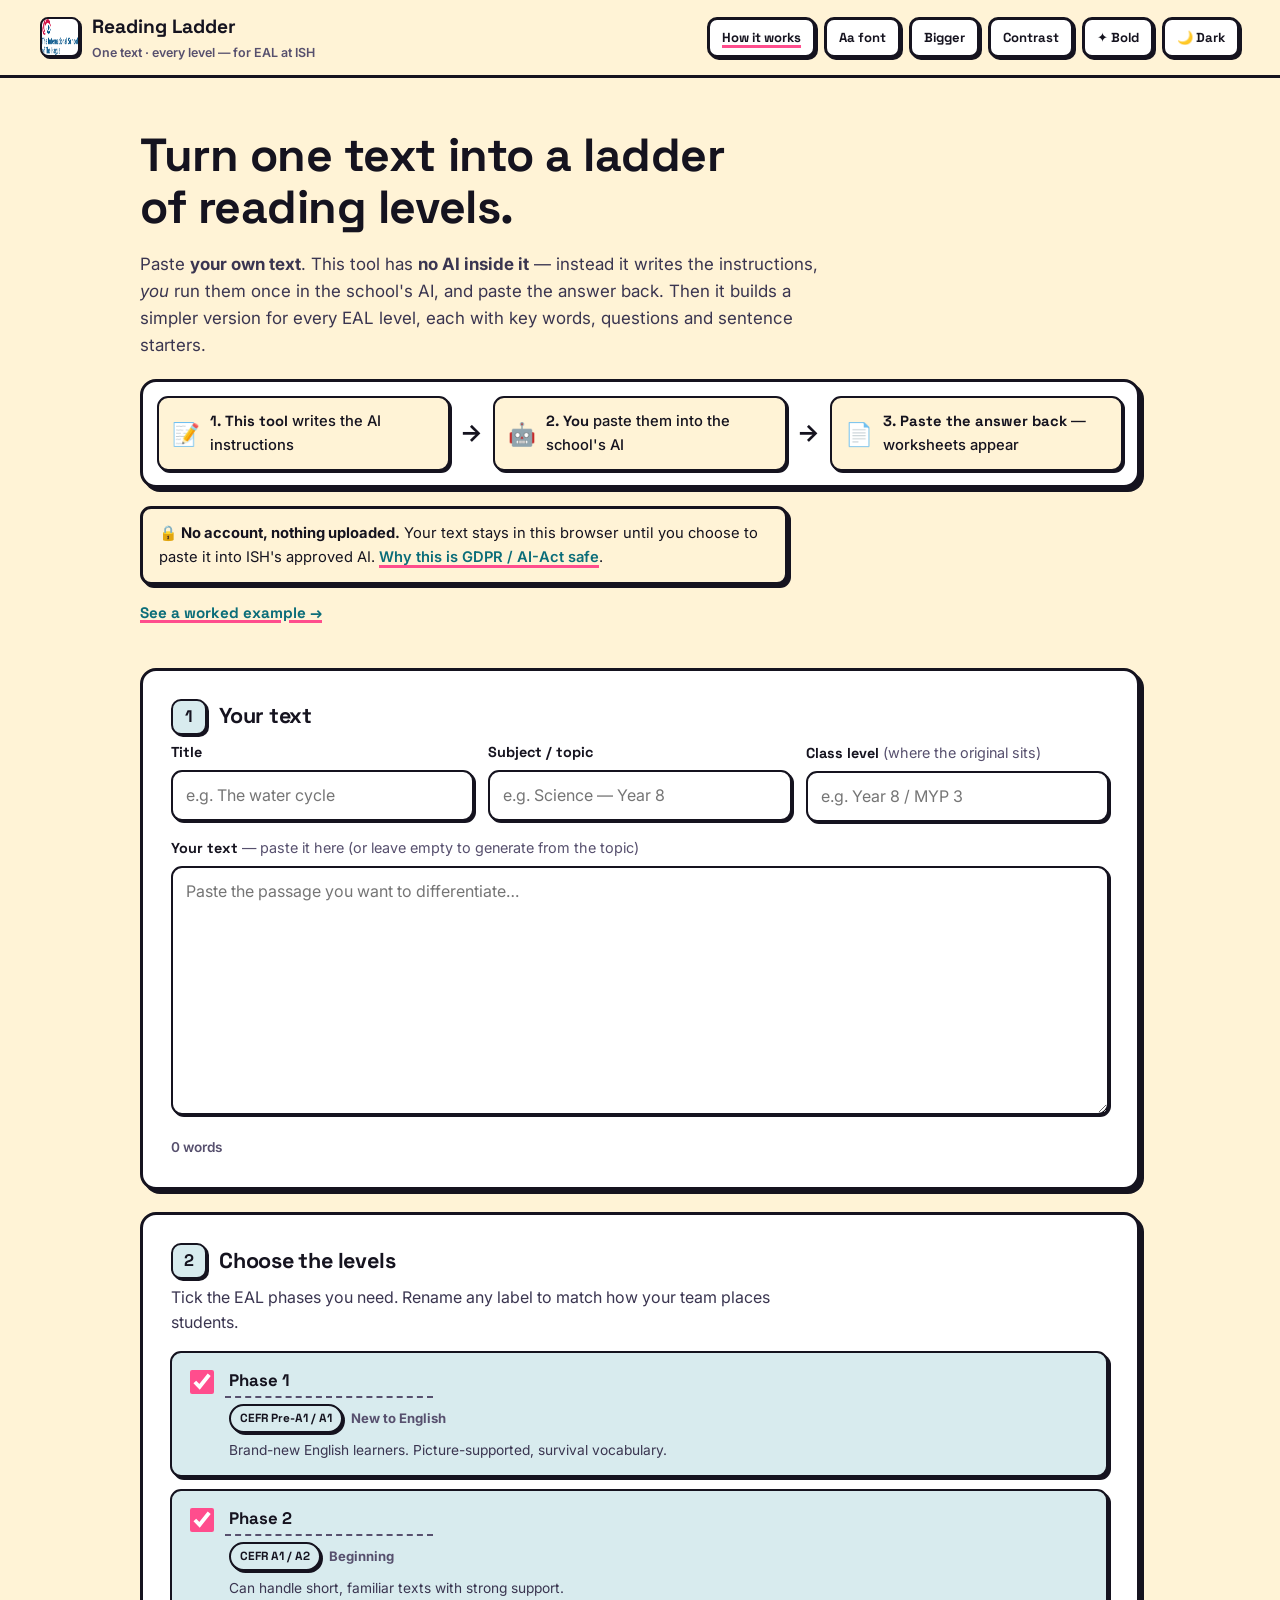
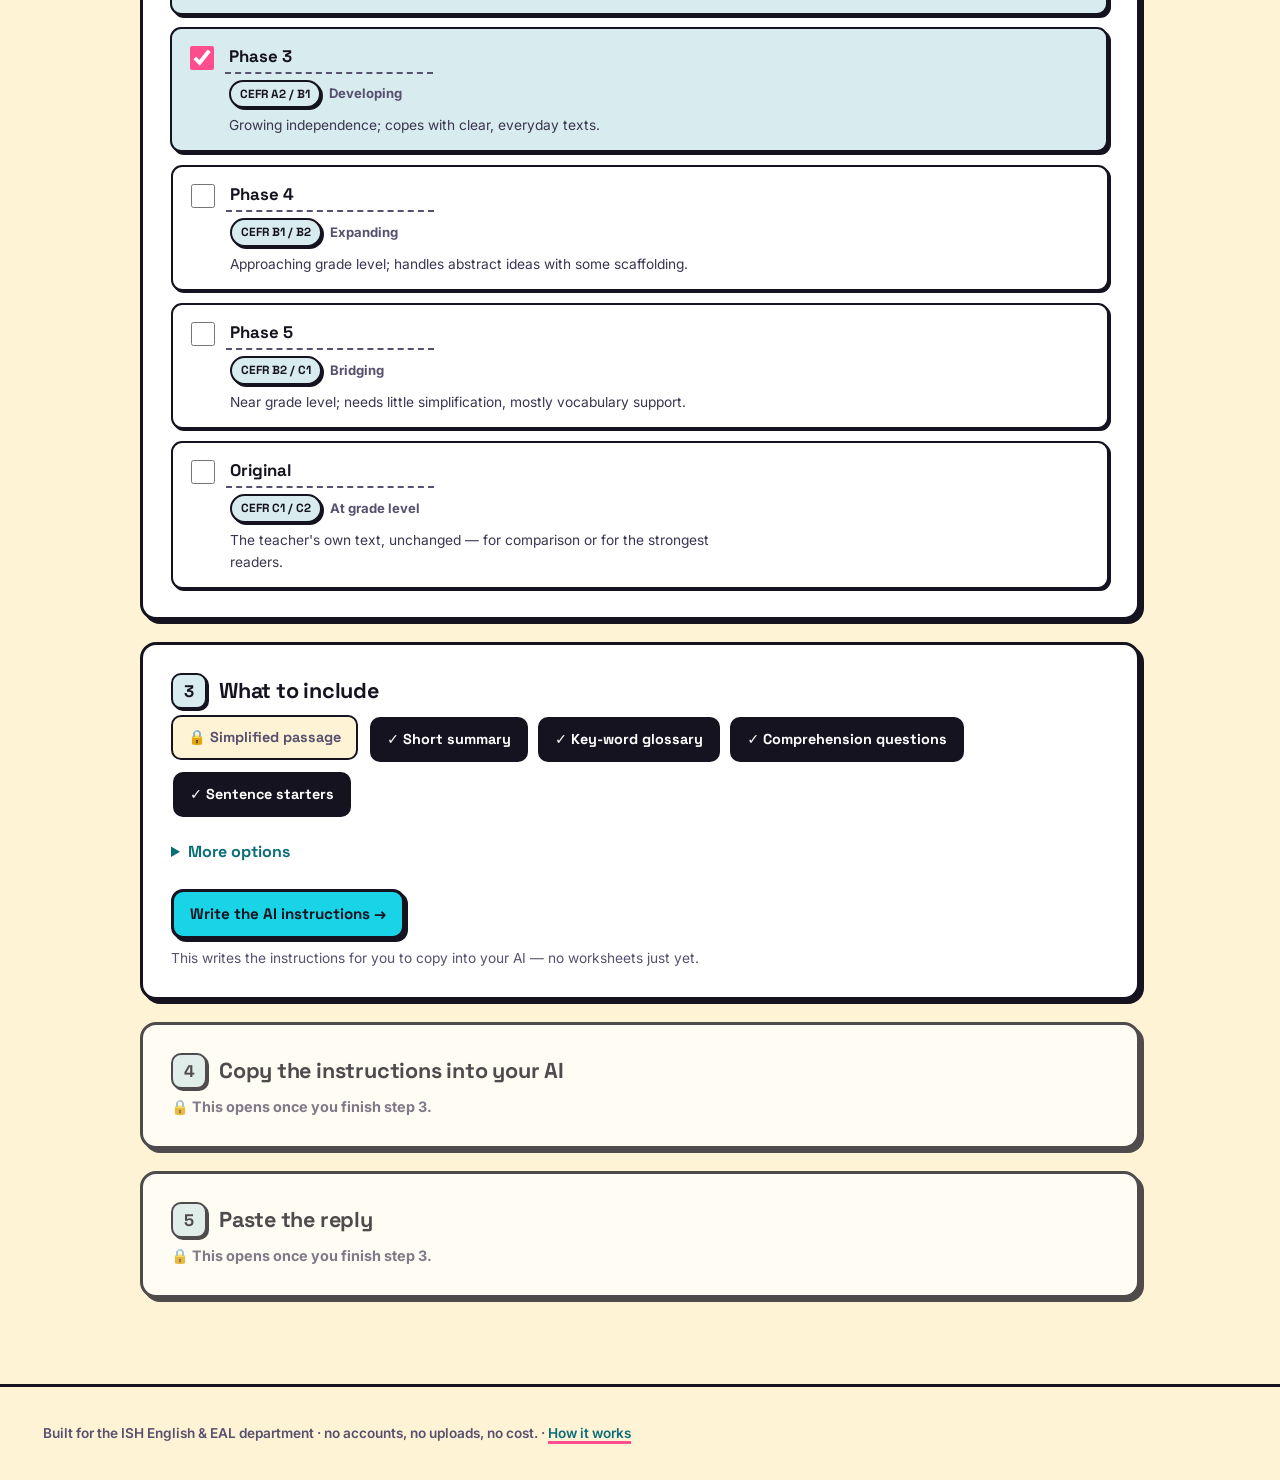
==== commit d7aa76dc: "Add a Calm (EAL-friendly) brutalist variant toggle, default Calm Same brutalist bones, but one soft " ====
--- a/index.html
+++ b/index.html
@@ -27,6 +27,7 @@
       <button class="btn btn--ghost btn--sm" id="fontBtn" type="button" aria-pressed="false" title="Dyslexia-friendly font">Aa font</button>
       <button class="btn btn--ghost btn--sm" id="sizeBtn" type="button" aria-pressed="false" title="Bigger text">Bigger</button>
       <button class="btn btn--ghost btn--sm" id="contrastBtn" type="button" aria-pressed="false" title="High contrast">Contrast</button>
+      <button class="btn btn--ghost btn--sm" id="styleBtn" type="button" title="Calm (EAL) or bold look">✦ Bold</button>
       <button class="btn btn--ghost btn--sm" id="themeBtn" type="button" title="Light / dark">🌙 Dark</button>
     </div>
   </header>
--- a/styles.css
+++ b/styles.css
@@ -378,6 +378,47 @@
   .input:focus, .lvl__name:focus, .toggle:focus, .btn:focus { outline: 2px solid; outline-offset: 2px; }
 }
 
+/* ============================================================
+   "CALM" variant — EAL-friendly brutalism. Same bones (thick ink
+   borders, offset shadows, Space Grotesk), but: ONE soft accent
+   instead of five, NO rotation, neutral backgrounds behind every
+   bit of student-read text, bigger + airier passages, no dot-grid.
+   ============================================================ */
+[data-style="calm"] {
+  /* one soft accent (teal); everything else a single calm neutral */
+  --cyan-t: #d8ebee;
+  --pink-t: #eef1f5; --lime-t: #eef1f5; --yellow-t: #eef1f5; --violet-t: #eef1f5; --orange-t: #eef1f5;
+  --dot: transparent;
+  /* slightly gentler shadows */
+  --sh: 4px 4px 0 var(--ink);
+  --sh-sm: 3px 3px 0 var(--ink);
+  --sh-xs: 2px 2px 0 var(--ink);
+  --shadow: var(--sh);
+  --shadow-sm: var(--sh-sm);
+}
+[data-theme="dark"][data-style="calm"] {
+  --cyan-t: #143b45;
+  --pink-t: #262340; --lime-t: #262340; --yellow-t: #262340; --violet-t: #262340; --orange-t: #262340;
+}
+[data-style="calm"] body::before { display: none; }
+/* no tilt near reading text */
+[data-style="calm"] .step__n,
+[data-style="calm"] .level__h,
+[data-style="calm"] .level__summary { transform: none; }
+/* neutral, single-family fills */
+[data-style="calm"] .loop__step { background: var(--surface-2); }
+[data-style="calm"] .step__n { background: var(--cyan-t); }
+[data-style="calm"] .level__h { background: var(--surface-2); color: var(--ink); }
+[data-style="calm"] .qtype { background: var(--surface-2); }   /* label text carries the meaning, not colour */
+[data-style="calm"] .privacy { background: var(--surface-2); }
+[data-style="calm"] .badge--count { background: var(--paper); }
+/* bigger, airier reading for language learners */
+[data-style="calm"] .level { padding: clamp(18px, 2.6vw, 30px); }
+[data-style="calm"] .level__passage { font-size: 1.16rem; line-height: 1.95; }
+[data-style="calm"] .level__sec { margin-top: 26px; padding-top: 20px; }
+[data-style="calm"] .glossary { gap: 9px 18px; }
+[data-style="calm"] .questions, [data-style="calm"] .starters { gap: 16px; }
+
 /* ---------- print: clean worksheets (drop the brutalist shadows) ---------- */
 @media print {
   @page { margin: 16mm; }
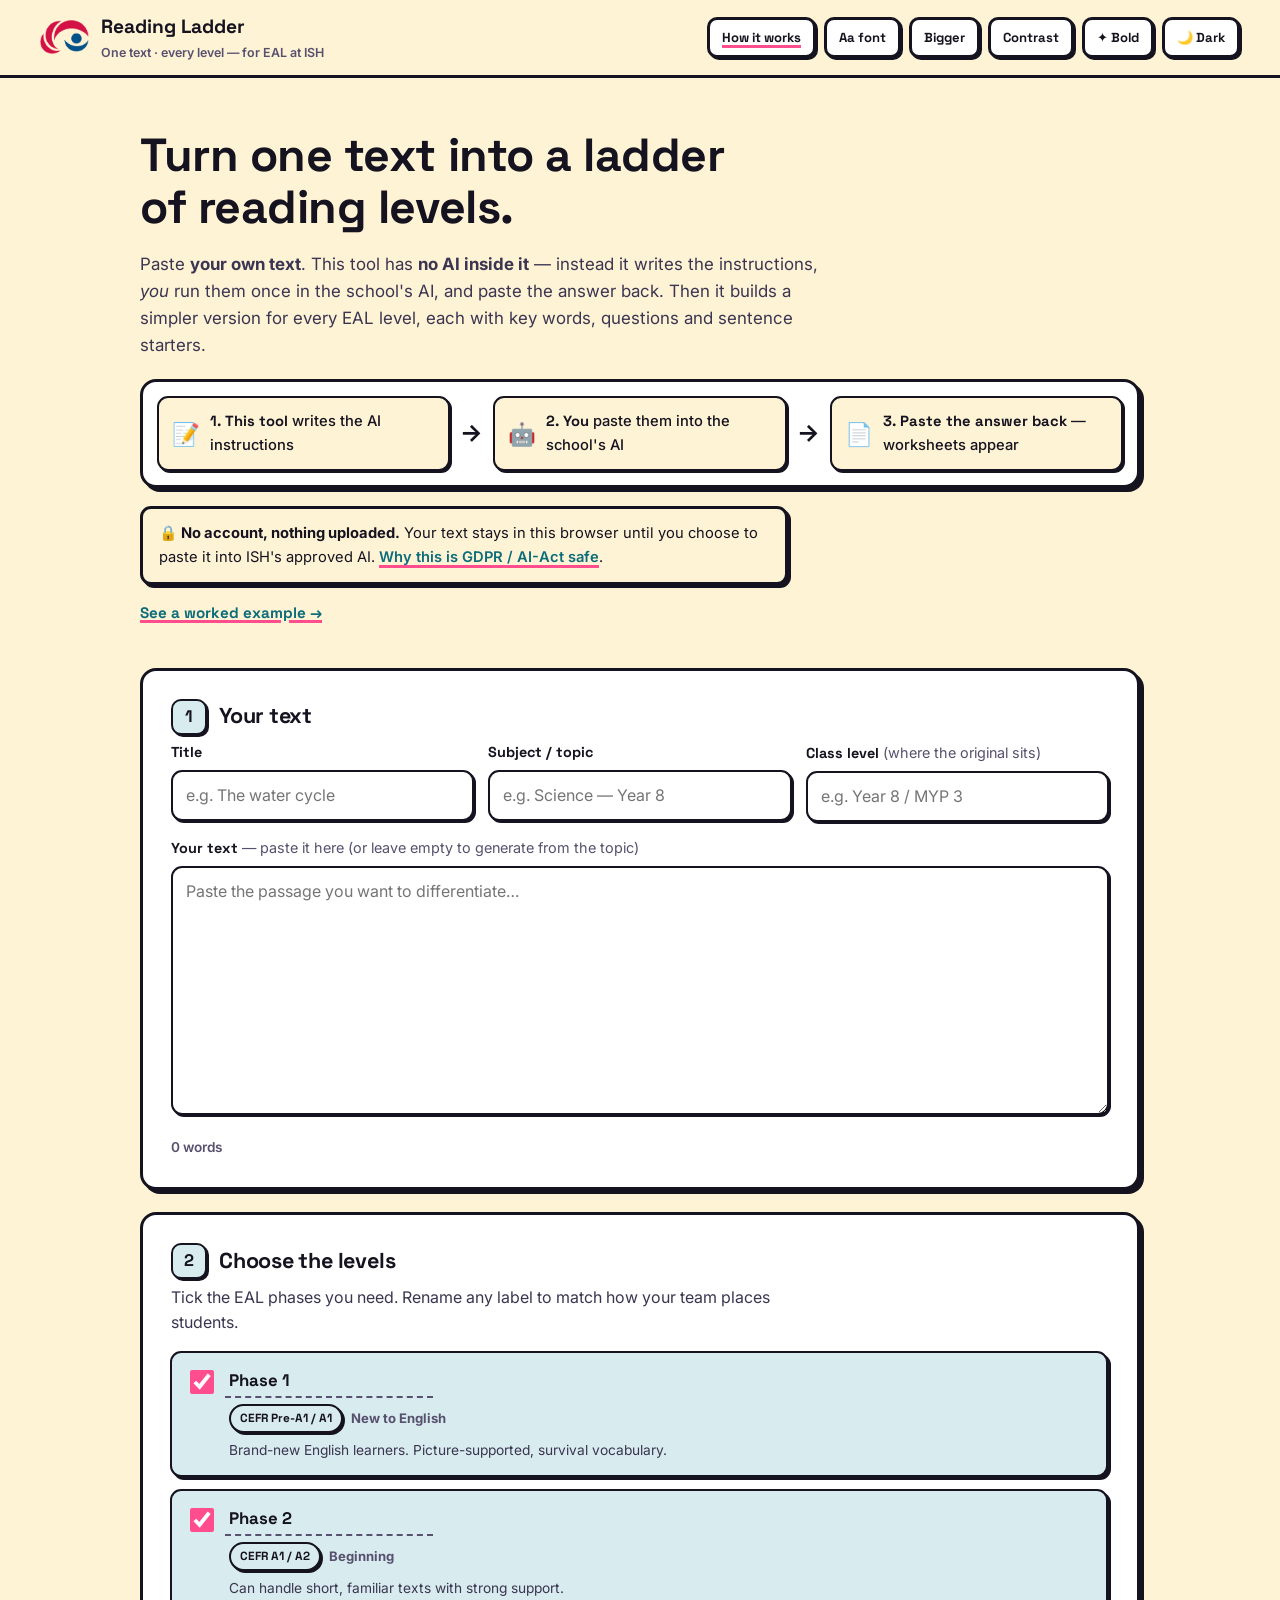
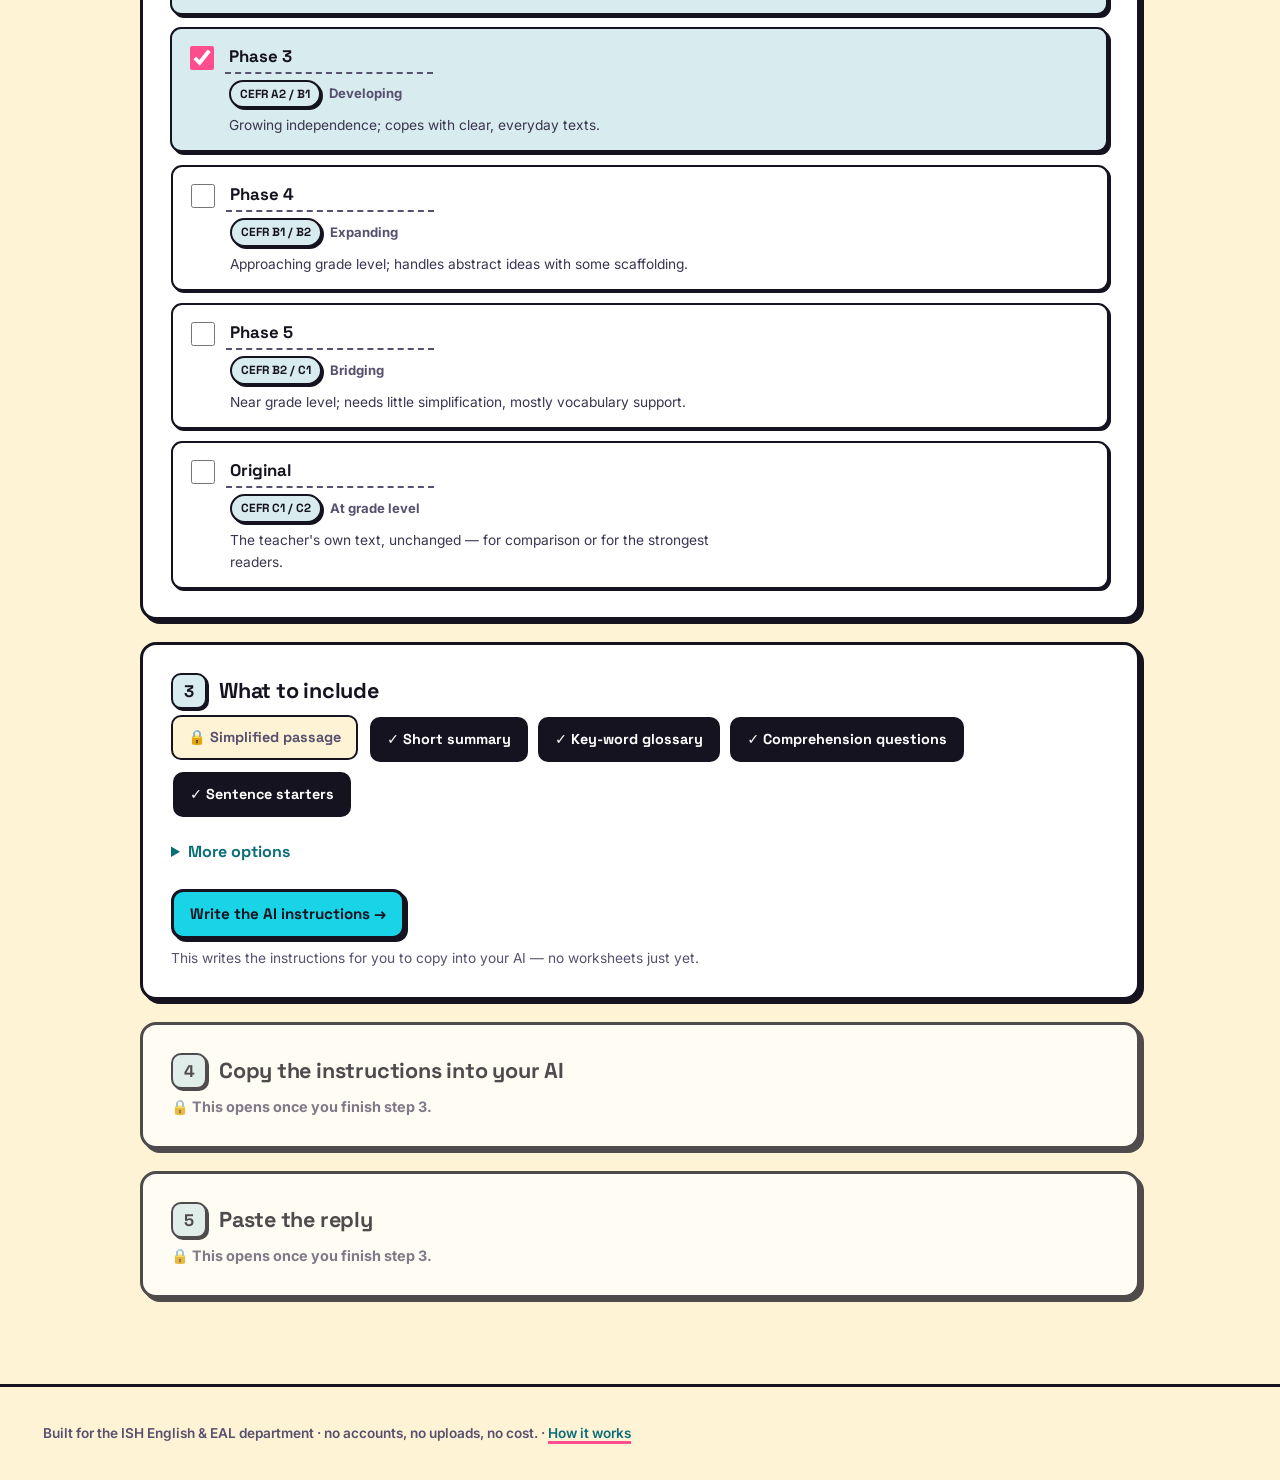
==== commit 9c5daeec: "Fix squished header logo — use the ISH mark only, no box The full 587x213 wordmark logo was forced i" ====
--- a/index.html
+++ b/index.html
@@ -16,7 +16,7 @@
 
   <header class="topbar">
     <div class="topbar__brand">
-      <img src="assets/ish-logo.png" alt="" class="topbar__logo" width="40" height="40" />
+      <img src="assets/ish-mark.png" alt="International School of The Hague" class="topbar__logo" width="49" height="34" />
       <div>
         <p class="topbar__app">Reading Ladder</p>
         <p class="topbar__sub">One text · every level — for EAL at ISH</p>
--- a/styles.css
+++ b/styles.css
@@ -136,7 +136,7 @@
   border-bottom: var(--bd);
 }
 .topbar__brand { display: flex; align-items: center; gap: 12px; }
-.topbar__logo { border: var(--bd2); border-radius: 8px; box-shadow: var(--sh-xs); background: var(--paper); }
+.topbar__logo { height: 34px; width: auto; display: block; }
 .topbar__app { margin: 0; font-family: var(--font-display); font-weight: 700; font-size: 1.2rem; }
 .topbar__sub { margin: 0; font-size: 0.78rem; color: var(--ink-mute); font-weight: 600; }
 .topbar__tools { display: flex; gap: 8px; flex-wrap: wrap; }
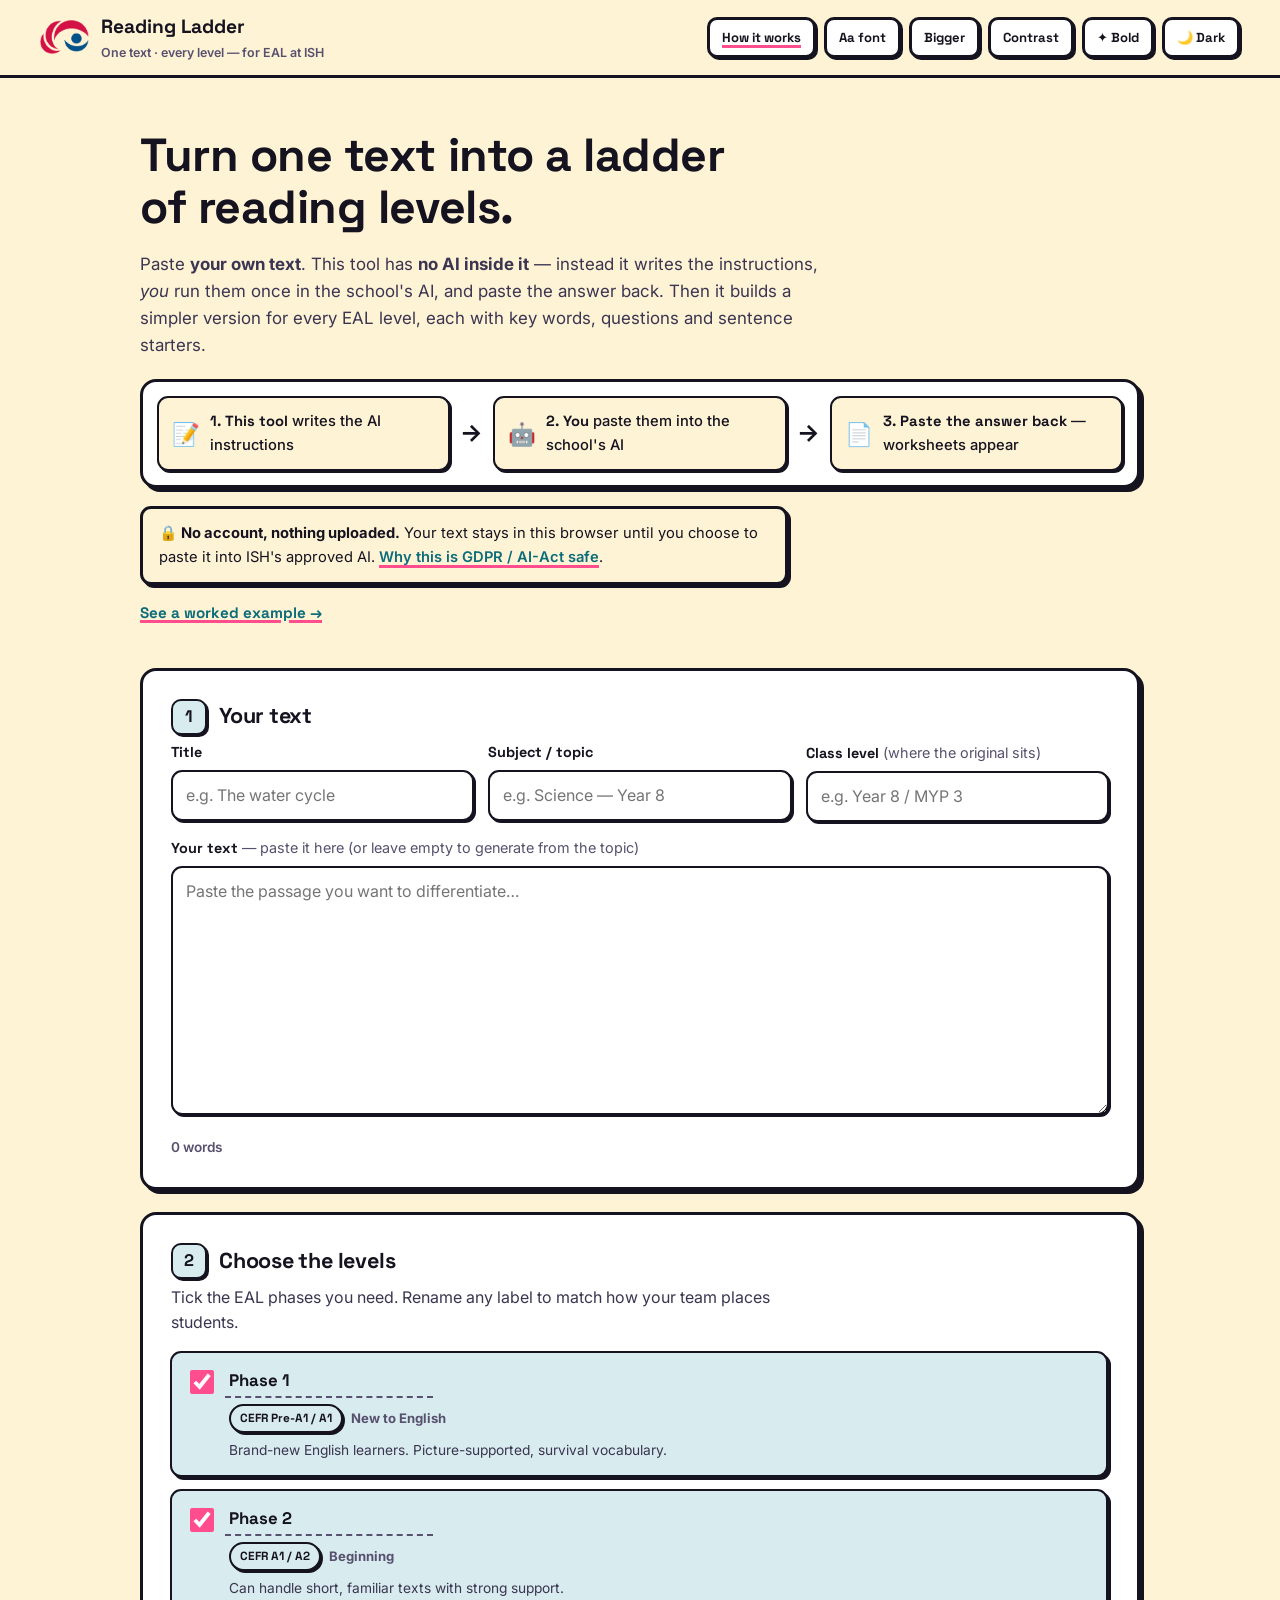
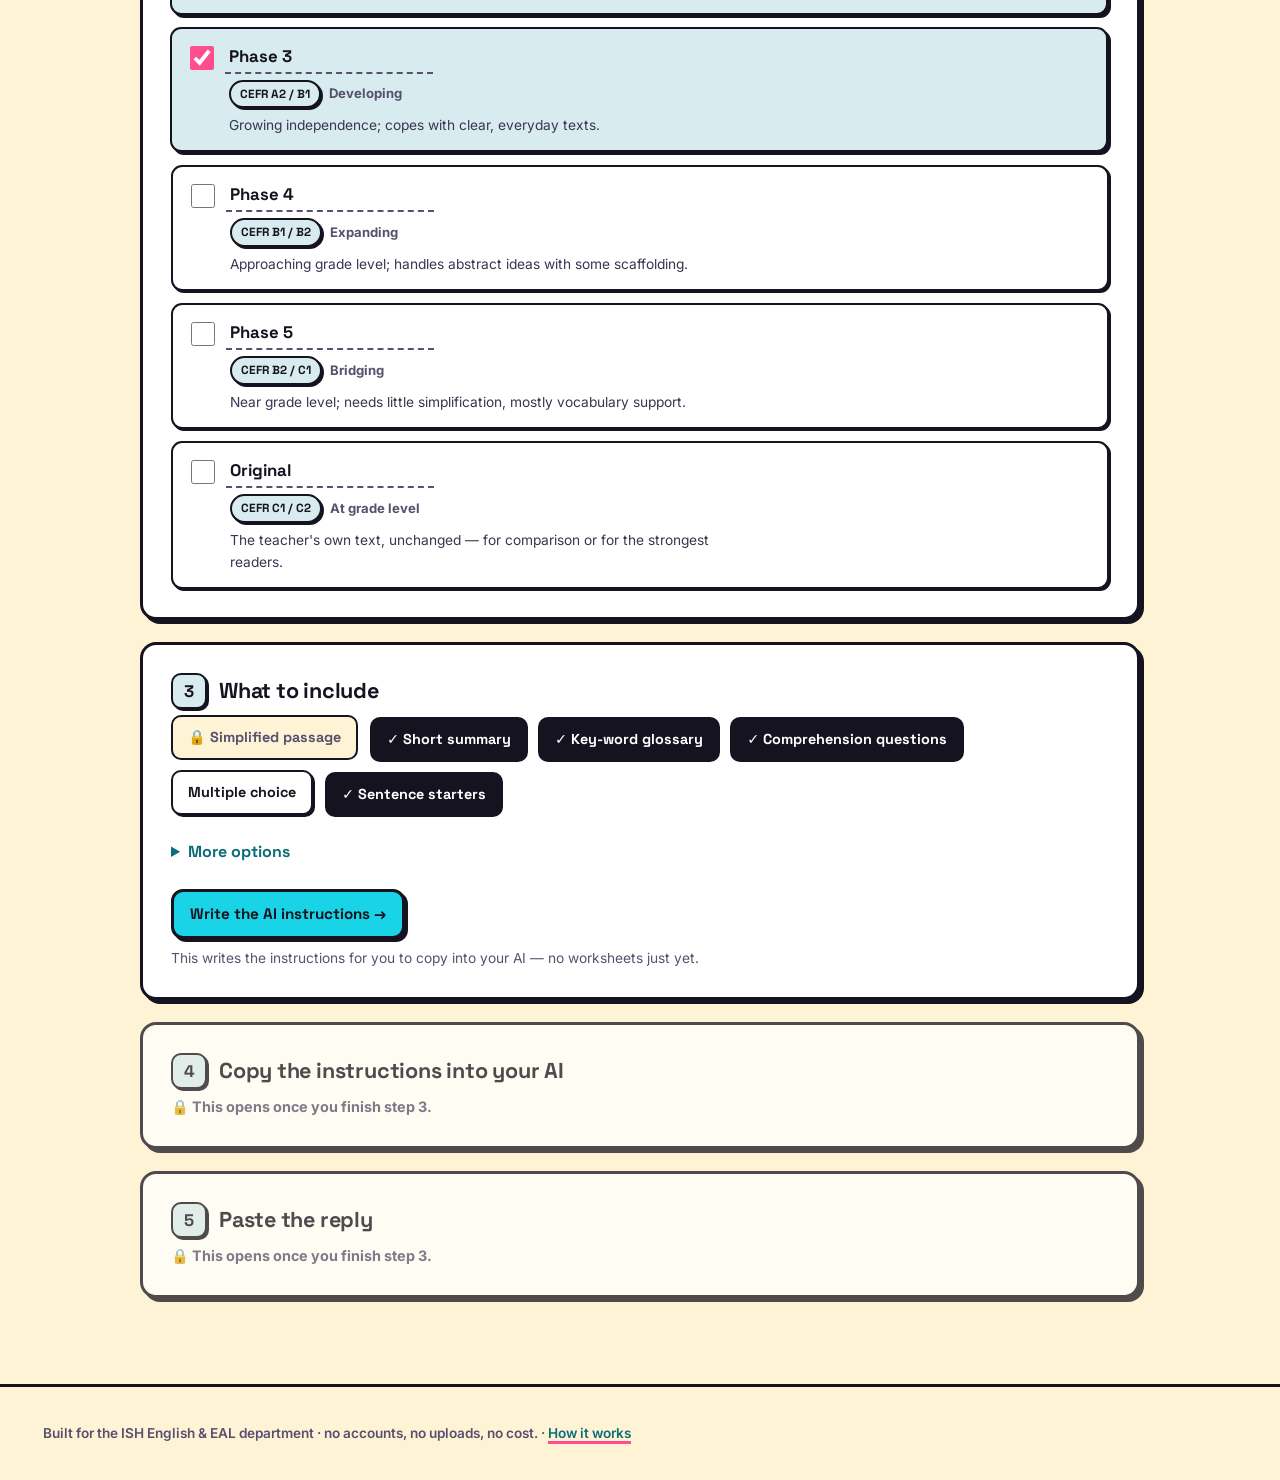
==== commit fd35fbc8: "Close Diffit gaps: multiple-choice, whole-passage translation, length control - Multiple choice: opt" ====
--- a/index.html
+++ b/index.html
@@ -96,6 +96,7 @@
         <button class="toggle" id="optSummary" type="button" aria-pressed="true">Short summary</button>
         <button class="toggle" id="optGlossary" type="button" aria-pressed="true">Key-word glossary</button>
         <button class="toggle" id="optQuestions" type="button" aria-pressed="true">Comprehension questions</button>
+        <button class="toggle" id="optMCQ" type="button" aria-pressed="false" title="Make the questions multiple-choice (A–D)">Multiple choice</button>
         <button class="toggle" id="optStarters" type="button" aria-pressed="true">Sentence starters</button>
       </div>
       <details class="advanced">
@@ -107,11 +108,21 @@
             <input id="qN" type="number" class="input input--num" min="2" max="8" value="4" /></label>
           <label class="field"><span class="field__label">Sentence starters</span>
             <input id="startN" type="number" class="input input--num" min="2" max="6" value="3" /></label>
-        </div>
-        <label class="field">
-          <span class="field__label">Home-language glossary <span class="field__hint">(optional — translate key words)</span></span>
+          <label class="field"><span class="field__label">Reading length <span class="field__hint">(all levels)</span></span>
+            <select id="lengthSel" class="input">
+              <option value="auto">Auto (by level)</option>
+              <option value="short">Short</option>
+              <option value="medium">Medium</option>
+              <option value="long">Long</option>
+            </select></label>
+        </div>
+        <label class="field">
+          <span class="field__label">Home language <span class="field__hint">(optional — translate the key words)</span></span>
           <input id="homeLang" type="text" class="input" placeholder="e.g. Ukrainian, Arabic, Spanish…" autocomplete="off" />
         </label>
+        <div class="toggles">
+          <button class="toggle" id="optFullTranslation" type="button" aria-pressed="false" title="Also translate the whole passage into the home language above">Also translate the whole passage</button>
+        </div>
       </details>
       <div class="step__cta">
         <button class="btn btn--primary" id="buildBtn" type="button">Write the AI instructions →</button>
--- a/styles.css
+++ b/styles.css
@@ -311,10 +311,10 @@
   border: var(--bd); border-radius: var(--radius); background: var(--paper);
   padding: clamp(16px, 2.4vw, 26px); box-shadow: var(--sh); break-inside: avoid;
 }
-.level__head { display: flex; align-items: flex-start; justify-content: space-between; gap: 12px; padding-bottom: 14px; margin-bottom: 16px; border-bottom: var(--bd2); }
+.level__head { display: flex; align-items: flex-start; justify-content: space-between; gap: 12px; flex-wrap: wrap; padding-bottom: 14px; margin-bottom: 16px; border-bottom: var(--bd2); }
 .level__phase { margin: 0 0 8px; font-size: 1.4rem; font-weight: 700; }
 .level__meta { display: flex; gap: 8px; flex-wrap: wrap; margin: 0; }
-.level__tools { flex: none; }
+.level__tools { display: flex; gap: 8px; flex-wrap: wrap; }
 
 /* the summary callout — short, so a tint is fine */
 .level__summary {
@@ -349,6 +349,18 @@
 .qtype--inferential { background: var(--yellow-t); color: var(--ink); }
 .qtype--evaluative { background: var(--lime-t); color: var(--ink); }
 .question__a { margin: 8px 0 0; padding: 9px 12px; background: var(--cream); border: var(--bd2); border-radius: var(--radius-sm); font-size: 0.92rem; color: var(--ink-soft); }
+
+/* multiple-choice options */
+.options { list-style: none; margin: 8px 0 0; padding: 0; display: grid; gap: 6px; }
+.option { display: flex; gap: 8px; align-items: baseline; padding: 6px 11px; border: var(--bd2); border-radius: var(--radius-sm); background: var(--surface); }
+.option__ltr { font-family: var(--font-display); font-weight: 700; flex: none; }
+.option__correct { color: var(--good); font-weight: 800; }
+
+/* optional full home-language translation (collapsed by default) */
+.translation { margin: 0 0 16px; border: var(--bd2); border-radius: var(--radius-sm); background: var(--surface-2); }
+.translation > summary { cursor: pointer; font-family: var(--font-display); font-weight: 700; font-size: 0.85rem; text-transform: uppercase; letter-spacing: 0.05em; color: var(--ink-soft); padding: 10px 14px; }
+.translation__body { padding: 0 14px 12px; font-size: 1.04rem; line-height: 1.75; }
+.translation__body p { margin: 0 0 0.7em; max-width: var(--measure); }
 
 /* starters */
 .starters { margin: 0; padding: 0; list-style: none; display: grid; gap: 13px; }
